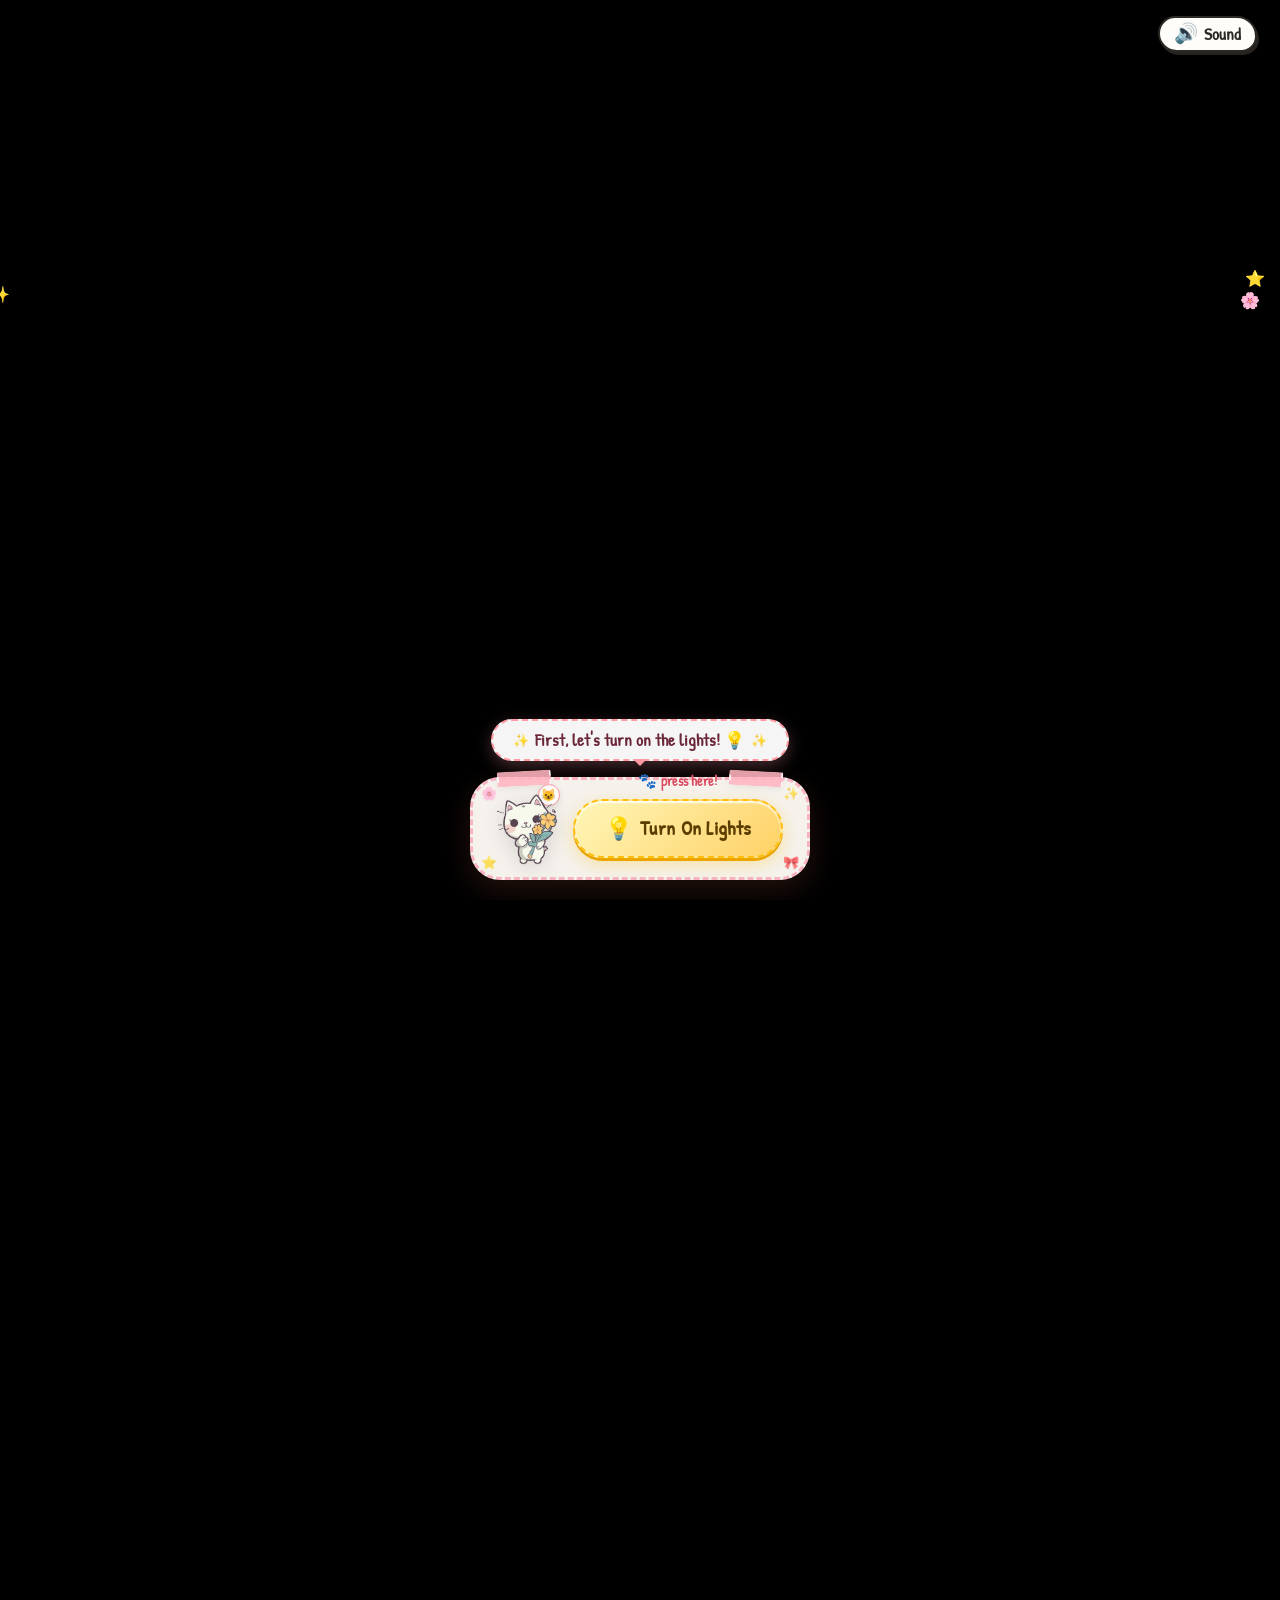
==== index.html @ aa088ed1 "Update birthday celebration: custom photos, videos, scrapbook gallery, and streaming server" ====
<!DOCTYPE html>
<!--[if lt IE 7]> <html class="ie lt-ie9 lt-ie8 lt-ie7"> <![endif]-->
<!--[if IE 7]>    <html class="ie lt-ie9 lt-ie8"> <![endif]-->
<!--[if IE 8]>    <html class="ie lt-ie9"> <![endif]-->
<!--[if gt IE 8]> <html> <![endif]-->
<!--[if !IE]><!-->
<html lang="en"><!-- <![endif]-->

<head>
	<title>Happy Birthday Malkin</title>
	<meta charset="UTF-8" />
	<meta name="description" content="Happy Birthday Malkin">
	<meta name="robots" content="index, follow" />
	<link rel="author" href="https://plus.google.com/u/1/+AyushSharma1/" />
	<meta name="keywords" content="Birthday, Happy">
	<!-- Strat of Facebook Meta -->
	<meta property="og:type" content="E-Greeting" />
	<meta property="og:image" content="favicon.ico" />
	<meta property="og:description" content="Wish you a very Happy Birthday">
	<!-- End of Facebook Meta Tags -->
	<meta name="viewport"
		content="width=device-width, initial-scale=1.0, user-scalable=0, minimum-scale=1.0, maximum-scale=1.0">
	<meta name="apple-mobile-web-app-capable" content="yes">
	<meta name="apple-mobile-web-app-status-bar-style" content="black">
	<meta http-equiv="X-UA-Compatible" content="IE=9; IE=8; IE=7; IE=EDGE" />
	<link rel="stylesheet" href="https://maxcdn.bootstrapcdn.com/bootstrap/3.3.1/css/bootstrap.min.css">
	<link rel="stylesheet" type="text/css" href="stylesheet.css?v=birthday21">
	<link rel="stylesheet" type="text/css" href="loading.css">
	<link rel="preconnect" href="https://fonts.googleapis.com">
	<link rel="preconnect" href="https://fonts.gstatic.com" crossorigin>
	<link
		href="https://fonts.googleapis.com/css2?family=Caveat:wght@500;700&family=Gaegu:wght@400;700&family=Patrick+Hand&family=Signika:wght@600;700&display=swap"
		rel="stylesheet">
	<!-- <link href='https://fonts.googleapis.com/css?family=Nunito' rel='stylesheet' type='text/css'> -->
	<link rel="stylesheet/less" href="cake.less">
	<script src="https://cdnjs.cloudflare.com/ajax/libs/less.js/2.1.0/less.min.js"></script>
</head>

<body class="lock-scroll">
	<div id="main_slider">
		<!-- SECTION 1: FRONT BIRTHDAY PAGE (Intact Design) -->
		<div id="section_front_page">
			<!-- Top Controls: Mute/Unmute Button & Revisit Forward Button -->
			<div class="top-controls front-controls">
				<button class="crayon-btn page1-forward-btn" id="btn_revisit_surprise" style="display: none;"
					title="Click me to see the surprise ✨">
					<span class="btn-icon">🐾</span>
					<span class="btn-label">Surprise ✨</span>
				</button>
				<button class="crayon-btn" id="front_mute_btn" title="Toggle Sound">
					<span class="btn-icon">🔊</span>
					<span class="btn-label">Sound</span>
				</button>
			</div>

			<!-- Floating Background Cuteness (Light hearts, stars, sparkles drifting up) -->
			<div class="front-floating-bg" id="front_floating_bg" aria-hidden="true">
				<span class="drift-item drift-heart d1">💖</span>
				<span class="drift-item drift-star d2">⭐</span>
				<span class="drift-item drift-sparkle d3">✨</span>
				<span class="drift-item drift-flower d4">🌸</span>
				<span class="drift-item drift-balloon d5">🎈</span>
				<span class="drift-item drift-heart d6">💕</span>
				<span class="drift-item drift-star d7">🌟</span>
				<span class="drift-item drift-sparkle d8">✨</span>
				<span class="drift-item drift-flower d9">🌼</span>
				<span class="drift-item drift-heart d10">💗</span>
				<span class="drift-item drift-sparkle d11">💫</span>
				<span class="drift-item drift-star d12">✨</span>
			</div>
			<!-- Sparkle / Heart Cursor Trail Container -->
			<div class="cursor-trail-layer" id="cursor_trail_layer" aria-hidden="true"></div>

			<div class="loading"></div>
			<audio class="song" id="bgMusic" loop preload="auto">
				<source src="public_make_you_mine.mp3" type="audio/mpeg">
				Your browser isn't invited for super fun audio time.
			</audio>
			<div class="balloons text-center" id="b1">
				<h2 style="color:#F2B300;">H</h2>
			</div>
			<div class="balloons text-center" id="b2">
				<h2 style="color:#0719D4;">B</h2>
			</div>
			<div class="balloons text-center" id="b3">
				<h2 style="color:#D14D39;">D</h2>
			</div>
			<div class="balloons text-center" id="b4">
				<h2 style="color:#8FAD00;">M</h2>
			</div>
			<div class="balloons text-center" id="b5">
				<h2 style="color:#8377E4;">A</h2>
			</div>
			<div class="balloons text-center" id="b6">
				<h2 style="color:#99C96A;">L</h2>
			</div>
			<div class="balloons text-center" id="b7">
				<h2 style="color:#20CFB4;">K</h2>
			</div>
			<div class="balloons text-center" id="b8">
				<h2 style="color:#E84393;">I</h2>
			</div>
			<div class="balloons text-center" id="b9">
				<h2 style="color:#E17055;">N</h2>
			</div>

			<img src="Balloon-Border.png" width="100%" class="balloon-border">


			<div class="container">

				<div class="row">
					<div class="col-md-2 col-xs-2 bulb-holder">
						<div class="bulb" id="bulb_yellow"></div>
					</div>
					<div class="col-md-2 col-xs-2 bulb-holder">
						<div class="bulb" id="bulb_red"></div>
					</div>
					<div class="col-md-2 col-xs-2 bulb-holder">
						<div class="bulb" id="bulb_blue"></div>
					</div>
					<div class="col-md-2 col-xs-2 bulb-holder">
						<div class="bulb" id="bulb_green"></div>
					</div>
					<div class="col-md-2 col-xs-2 bulb-holder">
						<div class="bulb" id="bulb_pink"></div>
					</div>
					<div class="col-md-2 col-xs-2 bulb-holder">
						<div class="bulb" id="bulb_orange"></div>
					</div>
				</div>
				<div class="row banner-row">
					<div class="col-md-12 text-center banner-col">
						<img src="banner.png" class="bannar">
					</div>
				</div>
				<div class="row cake-cover">
					<div class="col-md-12 text-center">
						<!-- Cute "Make a wish! 💫" floating bubble (shown when candles are lit) -->
						<div class="cake-wish-bubble" id="cake_wish_bubble">
							<span class="wish-stars">✨</span> Make a wish, Malkin! 💫 <span class="wish-stars">✨</span>
							<div class="wish-bubble-tail"></div>
						</div>
						<div class="cake">
							<div class="cake-sparkle cs-1">✨</div>
							<div class="cake-sparkle cs-2">🌸</div>
							<div class="cake-sparkle cs-3">⭐</div>
							<div class="velas">
								<div class="fuego"></div>
								<div class="fuego"></div>
								<div class="fuego"></div>
								<div class="fuego"></div>
								<div class="fuego"></div>
							</div>
							<div class="cobertura"></div>
							<div class="bizcocho"></div>
						</div>
					</div>
				</div>
				<!-- Cute Cat Card & Message Screen (Auto-Expands with Text Size) -->
				<div class="message-card-wrapper" id="message_card">
					<div class="dynamic-cat-card">
						<div class="card-cats-header">
							<img src="card_cats_top.png" class="cats-header-img" alt="Cute Cats Peeking">
						</div>
						<div class="card-content-box">
							<div class="card-scroll-area" id="card_scroll_area">
								<div class="card-message-text" id="card_typed_text"></div>
							</div>
							<div class="card-grass-accent"></div>
						</div>
					</div>
				</div>

				<!-- Editable Source Message Paragraphs -->
				<div id="card_message_source" style="display: none;">
					<p>Today is a very special day...</p>
					<p>Wishing you endless smiles, joy, and happiness!</p>
					<p>You're turning one year older, but you're still just as charming and delightful!</p>
					<p>Keep spreading the love and laughter you bring to everyone around you.</p>
					<p>May your day be filled with love, joy, and everything that makes you happy.</p>
					<p>I'm so lucky to have you in my life!</p>
					<p>May your day be filled with love, joy, and everything that makes you happy.</p>
					<p>A very Happy Birthday Malkin! 🎉</p>
				</div>
				<!-- Cute Control Center (Golden Rule: All 8 button IDs, order & actions preserved) -->
				<div class="navbar navbar-fixed-bottom front-controls-navbar" id="front_controls_wrapper">
					<div class="front-control-container">
						<!-- Cute Speech Bubble Hint Above Control Panel -->
						<div class="cat-guide-bubble" id="cat_guide_bubble">
							<span class="bubble-sparkle">✨</span>
							<span class="bubble-text" id="guide_bubble_text">First, let's turn on the lights! 💡</span>
							<span class="bubble-sparkle">✨</span>
							<div class="bubble-tail"></div>
						</div>

						<!-- Cute Control Panel Card with Washi Tapes and Corner Stickers -->
						<div class="front-control-card">
							<!-- Cute Scrapbook Washi Tapes -->
							<div class="control-washi-tape washi-left"></div>
							<div class="control-washi-tape washi-right"></div>

							<!-- Corner Doodles -->
							<span class="card-corner corner-tl">🌸</span>
							<span class="card-corner corner-tr">✨</span>
							<span class="card-corner corner-bl">⭐</span>
							<span class="card-corner corner-br">🎀</span>

							<!-- Cat Mascot Beside Buttons -->
							<div class="panel-cat-mascot mascot-idle" id="panel_cat_mascot" title="Malkin's Party Cat!">
								<div class="mascot-mood-badge" id="mascot_mood_badge">😺</div>
								<img src="cat_transparent.png" class="mascot-cat-img" alt="Cute Birthday Cat Mascot">
							</div>

							<!-- Interactive Button Shelf with Bouncing Paw Pointer -->
							<div class="button-shelf-inner">
								<div class="active-paw-indicator" id="active_paw_indicator">
									<span class="paw-icon">🐾</span>
									<span class="paw-label">press here!</span>
								</div>

								<button class="btn btn-primary cute-candy-btn btn-turn-on" id="turn_on">
									<span class="candy-emoji">💡</span>
									<span class="candy-text">Turn On Lights</span>
								</button>
								<button class="btn btn-primary cute-candy-btn btn-play" id="play">
									<span class="candy-emoji">🎵</span>
									<span class="candy-text">Play Music</span>
								</button>
								<button class="btn btn-primary cute-candy-btn btn-banner" id="bannar_coming">
									<span class="candy-emoji">🎀</span>
									<span class="candy-text">Let's Decorate</span>
								</button>
								<button class="btn btn-primary cute-candy-btn btn-balloons" id="balloons_flying">
									<span class="candy-emoji">🎈</span>
									<span class="candy-text">Fly With Balloons</span>
								</button>
								<button class="btn btn-primary cute-candy-btn btn-cake" id="cake_fadein">
									<span class="candy-emoji">🎂</span>
									<span class="candy-text">Most Delicious Cake Ever</span>
								</button>
								<button class="btn btn-primary cute-candy-btn btn-candle" id="light_candle">
									<span class="candy-emoji">🕯️</span>
									<span class="candy-text">Light Candle</span>
								</button>
								<button class="btn btn-primary cute-candy-btn btn-wish" id="wish_message">
									<span class="candy-emoji">🎉</span>
									<span class="candy-text">Happy Birthday</span>
								</button>
								<button class="btn btn-primary cute-candy-btn btn-story" id="story">
									<span class="candy-emoji">💌</span>
									<span class="candy-text">A message for you</span>
								</button>
							</div>
						</div>
					</div>
				</div>


			</div>

			<div class="cat-decoration cat-left" id="cat_deco_left">
				<img src="cat.png" alt="Cute Birthday Cat" class="cute-cat">
			</div>
			<div class="cat-decoration cat-right" id="cat_deco_right">
				<img src="cat.png" alt="Cute Birthday Cat" class="cute-cat">
			</div>
		</div> <!-- End #section_front_page -->

		<!-- SECTION 2: CRAYON INTRO / SECOND PAGE -->
		<div id="section_second_page">
			<iframe id="intro_iframe" src="intro/index.html" frameborder="0"></iframe>

			<!-- Cute Surprise Gate Popup (Appears after slide down) -->
			<div id="surprise_popup_overlay" class="surprise-popup-overlay">
				<div class="surprise-popup-card">
					<div class="popup-cats-header">
						<img src="card_cats_top.png" class="popup-cats-img" alt="Cute Cats Peeking">
					</div>
					<!-- Floating Sparkles & Hearts around the box -->
					<span class="popup-decor-floating decor-star-1">✨</span>
					<span class="popup-decor-floating decor-heart-1">💖</span>
					<span class="popup-decor-floating decor-star-2">⭐</span>
					<span class="popup-decor-floating decor-heart-2">💕</span>

					<div class="popup-inner">
						<h3 class="popup-heading">Surprise... it's still not over! 🎁</h3>
						<p class="popup-message-body">Malkin, I made something special just for you.</p>
						<p class="popup-message-sub">Click me to see it 💖</p>
						<button id="btn_start_surprise" class="popup-action-btn" title="Open Surprise">
							<span class="btn-cat-paw">🐾</span> Click me ✨
						</button>
					</div>
				</div>
			</div>
		</div>
	</div> <!-- End #main_slider -->
</body>
<script src="https://ajax.googleapis.com/ajax/libs/jquery/1.11.2/jquery.min.js"></script>
<script src="https://maxcdn.bootstrapcdn.com/bootstrap/3.3.1/js/bootstrap.min.js"></script>
<script src="confetti.browser.min.js"></script>
<script src="tsparticles.ribbons.bundle.min.js"></script>
<script src="effect.js?v=birthday18"></script>
<script src="scroll-to-top.js"></script>
<script>
	(function (i, s, o, g, r, a, m) {
		i['GoogleAnalyticsObject'] = r; i[r] = i[r] || function () {
			(i[r].q = i[r].q || []).push(arguments)
		}, i[r].l = 1 * new Date(); a = s.createElement(o),
			m = s.getElementsByTagName(o)[0]; a.async = 1; a.src = g; m.parentNode.insertBefore(a, m)
	})(window, document, 'script', '//www.google-analytics.com/analytics.js', 'ga');

	ga('create', 'UA-58229732-1', 'auto');
	ga('send', 'pageview');

</script>

</html>
---- stylesheet.css ----
html, body {
	width: 100%;
	height: 100%;
	min-height: 100vh;
	margin: 0;
	padding: 0;
	overflow: hidden !important;
	position: fixed;
	inset: 0;
}
body {
	/*background-color: #FFDAB9;	*/
	background-color: #000;
	-webkit-transition:background-color ease-in-out 3s;
	-moz-transition:background-color ease-in-out 3s;
	-o-transition:background-color ease-in-out 3s;
	-ms-transition:background-color ease-in-out 3s;
	transition:background-color ease-in-out 3s;
}
.container {
	display: none;
	width: 100% !important;
	max-width: 100% !important;
	height: 100%;
	min-height: 100vh;
	padding: 0 15px;
	margin: 0 auto;
	position: relative;
	box-sizing: border-box;
	overflow: hidden !important;
}
.peach {
	background-color: #FFDAB9;
	-webkit-animation: room_lighting 3s cubic-bezier(0.25, 0.1, 0.25, 1) forwards;
	animation: room_lighting 3s cubic-bezier(0.25, 0.1, 0.25, 1) forwards;
}

@-webkit-keyframes room_lighting {
	0% { background-color: #000000; }
	20% { background-color: #120908; }
	45% { background-color: #3d2119; }
	70% { background-color: #8c523f; }
	90% { background-color: #dca38f; }
	100% { background-color: #FFDAB9; }
}
@keyframes room_lighting {
	0% { background-color: #000000; }
	20% { background-color: #120908; }
	45% { background-color: #3d2119; }
	70% { background-color: #8c523f; }
	90% { background-color: #dca38f; }
	100% { background-color: #FFDAB9; }
}

.peach-after {
	-webkit-animation:peach_alive linear 8s infinite;
	-moz-animation:peach_alive linear 8s infinite;
	-o-animation:peach_alive linear 8s infinite;
	-ms-animation:peach_alive linear 8s infinite;
	animation:peach_alive linear 8s infinite;
}

@-webkit-keyframes peach_alive {
	0%{
		background-color: #FFDAB9;
	}
	25%{
		background-color: #FFE4B5;
	}
	50%{
		background-color: #FFDAB9;
	}
	75%{
		background-color: #FFEFD5;
	}
	100%{
		background-color: #FFDAB9;
	}
}
@-moz-keyframes peach_alive {
	0%{
		background-color: #FFDAB9;
	}
	25%{
		background-color: #FFE4B5;
	}
	50%{
		background-color: #FFDAB9;
	}
	75%{
		background-color: #FFEFD5;
	}
	100%{
		background-color: #FFDAB9;
	}
}

@-o-keyframes peach_alive {
	0%{
		background-color: #FFDAB9;
	}
	25%{
		background-color: #FFE4B5;
	}
	50%{
		background-color: #FFDAB9;
	}
	75%{
		background-color: #FFEFD5;
	}
	100%{
		background-color: #FFDAB9;
	}
}

@-ms-keyframes peach_alive {
	0%{
		background-color: #FFDAB9;
	}
	25%{
		background-color: #FFE4B5;
	}
	50%{
		background-color: #FFDAB9;
	}
	75%{
		background-color: #FFEFD5;
	}
	100%{
		background-color: #FFDAB9;
	}
}

@keyframes peach_alive {
	0%{
		background-color: #FFDAB9;
	}
	25%{
		background-color: #FFE4B5;
	}
	50%{
		background-color: #FFDAB9;
	}
	75%{
		background-color: #FFEFD5;
	}
	100%{
		background-color: #FFDAB9;
	}
}


.bulb {
	width: clamp(38px, 5vw, 55px);
	height: clamp(38px, 5vw, 55px);
	margin: auto;
	background-repeat: no-repeat no-repeat;
	background-position:center 0px;
	background-size: contain;
}

.bulb-holder {
	height: 70px;
	display: flex;
	justify-content: center;
	align-items: center;
}


.bulb-glow-yellow {
	background-image: url('bulb_yellow.png');
	-webkit-animation: bulb_glow_yellow 3s cubic-bezier(0.25, 0.1, 0.25, 1) forwards;
	animation: bulb_glow_yellow 3s cubic-bezier(0.25, 0.1, 0.25, 1) forwards;
	filter: drop-shadow(0 0 18px rgba(255, 225, 50, 0.9)) drop-shadow(0 0 35px rgba(255, 190, 0, 0.6));
}
@-webkit-keyframes bulb_glow_yellow {
	0% { opacity: 0.1; filter: brightness(0.3) drop-shadow(0 0 0px transparent); }
	25% { opacity: 0.4; filter: brightness(0.65) drop-shadow(0 0 5px rgba(255, 225, 50, 0.3)); }
	55% { opacity: 0.75; filter: brightness(1.05) drop-shadow(0 0 14px rgba(255, 225, 50, 0.65)) drop-shadow(0 0 24px rgba(255, 190, 0, 0.4)); }
	85% { opacity: 0.95; filter: brightness(1.3) drop-shadow(0 0 22px rgba(255, 225, 50, 0.9)) drop-shadow(0 0 40px rgba(255, 190, 0, 0.65)); }
	100% { opacity: 1; filter: brightness(1.4) drop-shadow(0 0 25px rgba(255, 235, 80, 1)) drop-shadow(0 0 48px rgba(255, 200, 0, 0.8)); }
}
@keyframes bulb_glow_yellow {
	0% { opacity: 0.1; filter: brightness(0.3) drop-shadow(0 0 0px transparent); }
	25% { opacity: 0.4; filter: brightness(0.65) drop-shadow(0 0 5px rgba(255, 225, 50, 0.3)); }
	55% { opacity: 0.75; filter: brightness(1.05) drop-shadow(0 0 14px rgba(255, 225, 50, 0.65)) drop-shadow(0 0 24px rgba(255, 190, 0, 0.4)); }
	85% { opacity: 0.95; filter: brightness(1.3) drop-shadow(0 0 22px rgba(255, 225, 50, 0.9)) drop-shadow(0 0 40px rgba(255, 190, 0, 0.65)); }
	100% { opacity: 1; filter: brightness(1.4) drop-shadow(0 0 25px rgba(255, 235, 80, 1)) drop-shadow(0 0 48px rgba(255, 200, 0, 0.8)); }
}

.bulb-glow-red {
	background-image: url('bulb_red.png');
	-webkit-animation: bulb_glow_red 3s cubic-bezier(0.25, 0.1, 0.25, 1) forwards;
	animation: bulb_glow_red 3s cubic-bezier(0.25, 0.1, 0.25, 1) forwards;
	filter: drop-shadow(0 0 18px rgba(255, 55, 55, 0.9)) drop-shadow(0 0 35px rgba(230, 20, 20, 0.6));
}
@-webkit-keyframes bulb_glow_red {
	0% { opacity: 0.1; filter: brightness(0.3) drop-shadow(0 0 0px transparent); }
	25% { opacity: 0.4; filter: brightness(0.65) drop-shadow(0 0 5px rgba(255, 55, 55, 0.3)); }
	55% { opacity: 0.75; filter: brightness(1.05) drop-shadow(0 0 14px rgba(255, 55, 55, 0.65)) drop-shadow(0 0 24px rgba(230, 20, 20, 0.4)); }
	85% { opacity: 0.95; filter: brightness(1.3) drop-shadow(0 0 22px rgba(255, 55, 55, 0.9)) drop-shadow(0 0 40px rgba(230, 20, 20, 0.65)); }
	100% { opacity: 1; filter: brightness(1.4) drop-shadow(0 0 25px rgba(255, 80, 80, 1)) drop-shadow(0 0 48px rgba(230, 20, 20, 0.8)); }
}
@keyframes bulb_glow_red {
	0% { opacity: 0.1; filter: brightness(0.3) drop-shadow(0 0 0px transparent); }
	25% { opacity: 0.4; filter: brightness(0.65) drop-shadow(0 0 5px rgba(255, 55, 55, 0.3)); }
	55% { opacity: 0.75; filter: brightness(1.05) drop-shadow(0 0 14px rgba(255, 55, 55, 0.65)) drop-shadow(0 0 24px rgba(230, 20, 20, 0.4)); }
	85% { opacity: 0.95; filter: brightness(1.3) drop-shadow(0 0 22px rgba(255, 55, 55, 0.9)) drop-shadow(0 0 40px rgba(230, 20, 20, 0.65)); }
	100% { opacity: 1; filter: brightness(1.4) drop-shadow(0 0 25px rgba(255, 80, 80, 1)) drop-shadow(0 0 48px rgba(230, 20, 20, 0.8)); }
}

.bulb-glow-blue {
	background-image: url('bulb_blue.png');
	-webkit-animation: bulb_glow_blue 3s cubic-bezier(0.25, 0.1, 0.25, 1) forwards;
	animation: bulb_glow_blue 3s cubic-bezier(0.25, 0.1, 0.25, 1) forwards;
	filter: drop-shadow(0 0 18px rgba(60, 160, 255, 0.9)) drop-shadow(0 0 35px rgba(10, 110, 240, 0.6));
}
@-webkit-keyframes bulb_glow_blue {
	0% { opacity: 0.1; filter: brightness(0.3) drop-shadow(0 0 0px transparent); }
	25% { opacity: 0.4; filter: brightness(0.65) drop-shadow(0 0 5px rgba(60, 160, 255, 0.3)); }
	55% { opacity: 0.75; filter: brightness(1.05) drop-shadow(0 0 14px rgba(60, 160, 255, 0.65)) drop-shadow(0 0 24px rgba(10, 110, 240, 0.4)); }
	85% { opacity: 0.95; filter: brightness(1.3) drop-shadow(0 0 22px rgba(60, 160, 255, 0.9)) drop-shadow(0 0 40px rgba(10, 110, 240, 0.65)); }
	100% { opacity: 1; filter: brightness(1.4) drop-shadow(0 0 25px rgba(90, 180, 255, 1)) drop-shadow(0 0 48px rgba(10, 110, 240, 0.8)); }
}
@keyframes bulb_glow_blue {
	0% { opacity: 0.1; filter: brightness(0.3) drop-shadow(0 0 0px transparent); }
	25% { opacity: 0.4; filter: brightness(0.65) drop-shadow(0 0 5px rgba(60, 160, 255, 0.3)); }
	55% { opacity: 0.75; filter: brightness(1.05) drop-shadow(0 0 14px rgba(60, 160, 255, 0.65)) drop-shadow(0 0 24px rgba(10, 110, 240, 0.4)); }
	85% { opacity: 0.95; filter: brightness(1.3) drop-shadow(0 0 22px rgba(60, 160, 255, 0.9)) drop-shadow(0 0 40px rgba(10, 110, 240, 0.65)); }
	100% { opacity: 1; filter: brightness(1.4) drop-shadow(0 0 25px rgba(90, 180, 255, 1)) drop-shadow(0 0 48px rgba(10, 110, 240, 0.8)); }
}

.bulb-glow-green {
	background-image: url('bulb_green.png');
	-webkit-animation: bulb_glow_green 3s cubic-bezier(0.25, 0.1, 0.25, 1) forwards;
	animation: bulb_glow_green 3s cubic-bezier(0.25, 0.1, 0.25, 1) forwards;
	filter: drop-shadow(0 0 18px rgba(80, 240, 110, 0.9)) drop-shadow(0 0 35px rgba(30, 190, 60, 0.6));
}
@-webkit-keyframes bulb_glow_green {
	0% { opacity: 0.1; filter: brightness(0.3) drop-shadow(0 0 0px transparent); }
	25% { opacity: 0.4; filter: brightness(0.65) drop-shadow(0 0 5px rgba(80, 240, 110, 0.3)); }
	55% { opacity: 0.75; filter: brightness(1.05) drop-shadow(0 0 14px rgba(80, 240, 110, 0.65)) drop-shadow(0 0 24px rgba(30, 190, 60, 0.4)); }
	85% { opacity: 0.95; filter: brightness(1.3) drop-shadow(0 0 22px rgba(80, 240, 110, 0.9)) drop-shadow(0 0 40px rgba(30, 190, 60, 0.65)); }
	100% { opacity: 1; filter: brightness(1.4) drop-shadow(0 0 25px rgba(110, 255, 140, 1)) drop-shadow(0 0 48px rgba(30, 190, 60, 0.8)); }
}
@keyframes bulb_glow_green {
	0% { opacity: 0.1; filter: brightness(0.3) drop-shadow(0 0 0px transparent); }
	25% { opacity: 0.4; filter: brightness(0.65) drop-shadow(0 0 5px rgba(80, 240, 110, 0.3)); }
	55% { opacity: 0.75; filter: brightness(1.05) drop-shadow(0 0 14px rgba(80, 240, 110, 0.65)) drop-shadow(0 0 24px rgba(30, 190, 60, 0.4)); }
	85% { opacity: 0.95; filter: brightness(1.3) drop-shadow(0 0 22px rgba(80, 240, 110, 0.9)) drop-shadow(0 0 40px rgba(30, 190, 60, 0.65)); }
	100% { opacity: 1; filter: brightness(1.4) drop-shadow(0 0 25px rgba(110, 255, 140, 1)) drop-shadow(0 0 48px rgba(30, 190, 60, 0.8)); }
}

.bulb-glow-pink {
	background-image: url('bulb_pink.png');
	-webkit-animation: bulb_glow_pink 3s cubic-bezier(0.25, 0.1, 0.25, 1) forwards;
	animation: bulb_glow_pink 3s cubic-bezier(0.25, 0.1, 0.25, 1) forwards;
	filter: drop-shadow(0 0 18px rgba(255, 105, 180, 0.9)) drop-shadow(0 0 35px rgba(230, 40, 140, 0.6));
}
@-webkit-keyframes bulb_glow_pink {
	0% { opacity: 0.1; filter: brightness(0.3) drop-shadow(0 0 0px transparent); }
	25% { opacity: 0.4; filter: brightness(0.65) drop-shadow(0 0 5px rgba(255, 105, 180, 0.3)); }
	55% { opacity: 0.75; filter: brightness(1.05) drop-shadow(0 0 14px rgba(255, 105, 180, 0.65)) drop-shadow(0 0 24px rgba(230, 40, 140, 0.4)); }
	85% { opacity: 0.95; filter: brightness(1.3) drop-shadow(0 0 22px rgba(255, 105, 180, 0.9)) drop-shadow(0 0 40px rgba(230, 40, 140, 0.65)); }
	100% { opacity: 1; filter: brightness(1.4) drop-shadow(0 0 25px rgba(255, 140, 200, 1)) drop-shadow(0 0 48px rgba(230, 40, 140, 0.8)); }
}
@keyframes bulb_glow_pink {
	0% { opacity: 0.1; filter: brightness(0.3) drop-shadow(0 0 0px transparent); }
	25% { opacity: 0.4; filter: brightness(0.65) drop-shadow(0 0 5px rgba(255, 105, 180, 0.3)); }
	55% { opacity: 0.75; filter: brightness(1.05) drop-shadow(0 0 14px rgba(255, 105, 180, 0.65)) drop-shadow(0 0 24px rgba(230, 40, 140, 0.4)); }
	85% { opacity: 0.95; filter: brightness(1.3) drop-shadow(0 0 22px rgba(255, 105, 180, 0.9)) drop-shadow(0 0 40px rgba(230, 40, 140, 0.65)); }
	100% { opacity: 1; filter: brightness(1.4) drop-shadow(0 0 25px rgba(255, 140, 200, 1)) drop-shadow(0 0 48px rgba(230, 40, 140, 0.8)); }
}

.bulb-glow-orange {
	background-image: url('bulb_orange.png');
	-webkit-animation: bulb_glow_orange 3s cubic-bezier(0.25, 0.1, 0.25, 1) forwards;
	animation: bulb_glow_orange 3s cubic-bezier(0.25, 0.1, 0.25, 1) forwards;
	filter: drop-shadow(0 0 18px rgba(255, 140, 40, 0.9)) drop-shadow(0 0 35px rgba(240, 90, 0, 0.6));
}
@-webkit-keyframes bulb_glow_orange {
	0% { opacity: 0.1; filter: brightness(0.3) drop-shadow(0 0 0px transparent); }
	25% { opacity: 0.4; filter: brightness(0.65) drop-shadow(0 0 5px rgba(255, 140, 40, 0.3)); }
	55% { opacity: 0.75; filter: brightness(1.05) drop-shadow(0 0 14px rgba(255, 140, 40, 0.65)) drop-shadow(0 0 24px rgba(240, 90, 0, 0.4)); }
	85% { opacity: 0.95; filter: brightness(1.3) drop-shadow(0 0 22px rgba(255, 140, 40, 0.9)) drop-shadow(0 0 40px rgba(240, 90, 0, 0.65)); }
	100% { opacity: 1; filter: brightness(1.4) drop-shadow(0 0 25px rgba(255, 170, 70, 1)) drop-shadow(0 0 48px rgba(240, 90, 0, 0.8)); }
}
@keyframes bulb_glow_orange {
	0% { opacity: 0.1; filter: brightness(0.3) drop-shadow(0 0 0px transparent); }
	25% { opacity: 0.4; filter: brightness(0.65) drop-shadow(0 0 5px rgba(255, 140, 40, 0.3)); }
	55% { opacity: 0.75; filter: brightness(1.05) drop-shadow(0 0 14px rgba(255, 140, 40, 0.65)) drop-shadow(0 0 24px rgba(240, 90, 0, 0.4)); }
	85% { opacity: 0.95; filter: brightness(1.3) drop-shadow(0 0 22px rgba(255, 140, 40, 0.9)) drop-shadow(0 0 40px rgba(240, 90, 0, 0.65)); }
	100% { opacity: 1; filter: brightness(1.4) drop-shadow(0 0 25px rgba(255, 170, 70, 1)) drop-shadow(0 0 48px rgba(240, 90, 0, 0.8)); }
}

.bulb-glow-yellow-after {
	background-image: url('bulb_yellow.png');
	-webkit-animation: bulb_glow_yellow_after linear 1s infinite;
	-moz-animation: bulb_glow_yellow_after linear 1s infinite;
	-o-animation: bulb_glow_yellow_after linear 1s infinite;
	-ms-animation: bulb_glow_yellow_after linear 1s infinite;
	animation: bulb_glow_yellow_after linear 1s infinite;
}

@-webkit-keyframes bulb_glow_yellow_after {
	0%{
		background-image: url('bulb.png');
	}
	50%{
		background-image: url('bulb_yellow.png');
	}
	100%{
		background-image: url('bulb.png');
	}
}
@-moz-keyframes bulb_glow_yellow_after {
	0%{
		background-image: url('bulb.png');
	}
	50%{
		background-image: url('bulb_yellow.png');
	}
	100%{
		background-image: url('bulb.png');
	}
}
@-o-keyframes bulb_glow_yellow_after {
	0%{
		background-image: url('bulb.png');
	}
	50%{
		background-image: url('bulb_yellow.png');
	}
	100%{
		background-image: url('bulb.png');
	}
}
@-ms-keyframes bulb_glow_yellow_after {
	0%{
		background-image: url('bulb.png');
	}
	50%{
		background-image: url('bulb_yellow.png');
	}
	100%{
		background-image: url('bulb.png');
	}
}
@keyframes bulb_glow_yellow_after {
	0%{
		background-image: url('bulb.png');
	}
	50%{
		background-image: url('bulb_yellow.png');
	}
	100%{
		background-image: url('bulb.png');
	}
}

.bulb-glow-red-after {
	background-image: url('bulb_red.png');
	-webkit-animation: bulb_glow_red_after linear 1.2s infinite;
	-moz-animation: bulb_glow_red_after linear 1.2s infinite;
	-o-animation: bulb_glow_red_after linear 1.2s infinite;
	-ms-animation: bulb_glow_red_after linear 1.2s infinite;
	animation: bulb_glow_red_after linear 1.2s infinite;
}

@-webkit-keyframes bulb_glow_red_after {
	0%{
		background-image: url('bulb.png');
	}
	50%{
		background-image: url('bulb_red.png');
	}
	100%{
		background-image: url('bulb.png');
	}
}
@-moz-keyframes bulb_glow_red_after {
	0%{
		background-image: url('bulb.png');
	}
	50%{
		background-image: url('bulb_red.png');
	}
	100%{
		background-image: url('bulb.png');
	}
}
@-o-keyframes bulb_glow_red_after {
	0%{
		background-image: url('bulb.png');
	}
	50%{
		background-image: url('bulb_red.png');
	}
	100%{
		background-image: url('bulb.png');
	}
}
@-ms-keyframes bulb_glow_red_after {
	0%{
		background-image: url('bulb.png');
	}
	50%{
		background-image: url('bulb_red.png');
	}
	100%{
		background-image: url('bulb.png');
	}
}
@keyframes bulb_glow_red_after {
	0%{
		background-image: url('bulb.png');
	}
	50%{
		background-image: url('bulb_red.png');
	}
	100%{
		background-image: url('bulb.png');
	}
}

.bulb-glow-blue-after {
	background-image: url('bulb_blue.png');
	-webkit-animation: bulb_glow_blue_after linear 1.4s infinite;
	-moz-animation: bulb_glow_blue_after linear 1.4s infinite;
	-o-animation: bulb_glow_blue_after linear 1.4s infinite;
	-ms-animation: bulb_glow_blue_after linear 1.4s infinite;
	animation: bulb_glow_blue_after linear 1.4s infinite;
}

@-webkit-keyframes bulb_glow_blue_after {
	0%{
		background-image: url('bulb.png');
	}
	50%{
		background-image: url('bulb_blue.png');
	}
	100%{
		background-image: url('bulb.png');
	}
}
@-moz-keyframes bulb_glow_blue_after {
	0%{
		background-image: url('bulb.png');
	}
	50%{
		background-image: url('bulb_blue.png');
	}
	100%{
		background-image: url('bulb.png');
	}
}
@-o-keyframes bulb_glow_blue_after {
	0%{
		background-image: url('bulb.png');
	}
	50%{
		background-image: url('bulb_blue.png');
	}
	100%{
		background-image: url('bulb.png');
	}
}
@-ms-keyframes bulb_glow_blue_after {
	0%{
		background-image: url('bulb.png');
	}
	50%{
		background-image: url('bulb_blue.png');
	}
	100%{
		background-image: url('bulb.png');
	}
}
@keyframes bulb_glow_blue_after {
	0%{
		background-image: url('bulb.png');
	}
	50%{
		background-image: url('bulb_blue.png');
	}
	100%{
		background-image: url('bulb.png');
	}
}
.bulb-glow-green-after {
	background-image: url('bulb_green.png');
	-webkit-animation: bulb_glow_green_after linear 1.8s infinite;
	-moz-animation: bulb_glow_green_after linear 1.8s infinite;
	-o-animation: bulb_glow_green_after linear 1.8s infinite;
	-ms-animation: bulb_glow_green_after linear 1.8s infinite;
	animation: bulb_glow_green_after linear 1.8s infinite;
}

@-webkit-keyframes bulb_glow_green_after {
	0%{
		background-image: url('bulb.png');
	}
	50%{
		background-image: url('bulb_green.png');
	}
	100%{
		background-image: url('bulb.png');
	}
}

@-moz-keyframes bulb_glow_green_after {
	0%{
		background-image: url('bulb.png');
	}
	50%{
		background-image: url('bulb_green.png');
	}
	100%{
		background-image: url('bulb.png');
	}
}
@-o-keyframes bulb_glow_green_after {
	0%{
		background-image: url('bulb.png');
	}
	50%{
		background-image: url('bulb_green.png');
	}
	100%{
		background-image: url('bulb.png');
	}
}
@-ms-keyframes bulb_glow_green_after {
	0%{
		background-image: url('bulb.png');
	}
	50%{
		background-image: url('bulb_green.png');
	}
	100%{
		background-image: url('bulb.png');
	}
}
@keyframes bulb_glow_green_after {
	0%{
		background-image: url('bulb.png');
	}
	50%{
		background-image: url('bulb_green.png');
	}
	100%{
		background-image: url('bulb.png');
	}
}
.bulb-glow-pink-after {
	background-image: url('bulb_pink.png');
	-webkit-animation: bulb_glow_pink_after linear 2s infinite;
	-moz-animation: bulb_glow_pink_after linear 2s infinite;
	-o-animation: bulb_glow_pink_after linear 2s infinite;
	-ms-animation: bulb_glow_pink_after linear 2s infinite;
	animation: bulb_glow_pink_after linear 2s infinite;
}

@-webkit-keyframes bulb_glow_pink_after {
	0%{
		background-image: url('bulb.png');
	}
	50%{
		background-image: url('bulb_pink.png');
	}
	100%{
		background-image: url('bulb.png');
	}
}
@-moz-keyframes bulb_glow_pink_after {
	0%{
		background-image: url('bulb.png');
	}
	50%{
		background-image: url('bulb_pink.png');
	}
	100%{
		background-image: url('bulb.png');
	}
}
@-o-keyframes bulb_glow_pink_after {
	0%{
		background-image: url('bulb.png');
	}
	50%{
		background-image: url('bulb_pink.png');
	}
	100%{
		background-image: url('bulb.png');
	}
}
@-ms-keyframes bulb_glow_pink_after {
	0%{
		background-image: url('bulb.png');
	}
	50%{
		background-image: url('bulb_pink.png');
	}
	100%{
		background-image: url('bulb.png');
	}
}
@keyframes bulb_glow_pink_after {
	0%{
		background-image: url('bulb.png');
	}
	50%{
		background-image: url('bulb_pink.png');
	}
	100%{
		background-image: url('bulb.png');
	}
}
.bulb-glow-orange-after {
	background-image: url('bulb_orange.png');
	-webkit-animation: bulb_glow_orange_after linear 2.2s infinite;
	-moz-animation: bulb_glow_orange_after linear 2.2s infinite;
	-o-animation: bulb_glow_orange_after linear 2.2s infinite;
	-ms-animation: bulb_glow_orange_after linear 2.2s infinite;
	animation: bulb_glow_orange_after linear 2.2s infinite;
}

@-webkit-keyframes bulb_glow_orange_after {
	0%{
		background-image: url('bulb.png');
	}
	50%{
		background-image: url('bulb_orange.png');
	}
	100%{
		background-image: url('bulb.png');
	}
}
@-moz-keyframes bulb_glow_orange_after {
	0%{
		background-image: url('bulb.png');
	}
	50%{
		background-image: url('bulb_orange.png');
	}
	100%{
		background-image: url('bulb.png');
	}
}
@-o-keyframes bulb_glow_orange_after {
	0%{
		background-image: url('bulb.png');
	}
	50%{
		background-image: url('bulb_orange.png');
	}
	100%{
		background-image: url('bulb.png');
	}
}
@-ms-keyframes bulb_glow_orange_after {
	0%{
		background-image: url('bulb.png');
	}
	50%{
		background-image: url('bulb_orange.png');
	}
	100%{
		background-image: url('bulb.png');
	}
}
@keyframes bulb_glow_orange_after {
	0%{
		background-image: url('bulb.png');
	}
	50%{
		background-image: url('bulb_orange.png');
	}
	100%{
		background-image: url('bulb.png');
	}
}
audio {
	display: none;
}


.banner-row {
	margin-top: 0px;
	overflow: hidden;
	pointer-events: none;
	width: 100%;
}
.banner-col {
	padding: 0;
}
.bannar {
	max-width: clamp(150px, 16vw, 215px);
	width: 52%;
	height: auto;
	display: block;
	margin: 0 auto;
	-webkit-transform:translate(0px,-600px);
	transform:translate(0px,-600px);
}
.bannar-come {
	-webkit-animation: bannar_come linear 5s forwards, banner_gentle_bob 3.8s ease-in-out 5s infinite alternate;
	animation: bannar_come linear 5s forwards, banner_gentle_bob 3.8s ease-in-out 5s infinite alternate;
	-webkit-transform:translate(0px,0px);
	transform:translate(0px,0px);
}
@keyframes banner_gentle_bob {
	0% {
		transform: translateY(0px) rotate(0deg);
	}
	50% {
		transform: translateY(-7px) rotate(0.6deg);
	}
	100% {
		transform: translateY(0px) rotate(-0.5deg);
	}
}
@-webkit-keyframes bannar_come {
	0%{
		-webkit-transform:translate(0px,-600px);
		opacity: 0;
	}
	20%{
		opacity: 1;
	}
	40%{
		-webkit-transform:translate(0px,25px) rotate(2deg);
	}
	70% {
		-webkit-transform:translate(0px,8px) rotate(-1.5deg);
	}
	100% {
		-webkit-transform:translate(0px,0px) rotate(0deg);
		opacity: 1;
	}
}
@keyframes bannar_come {
	0%{
		transform:translate(0px,-600px);
		opacity: 0;
	}
	20%{
		opacity: 1;
	}
	40%{
		transform:translate(0px,25px) rotate(2deg);
	}
	70% {
		transform:translate(0px,8px) rotate(-1.5deg);
	}
	100% {
		transform:translate(0px,0px) rotate(0deg);
		opacity: 1;
	}
}

.balloons {
	position: fixed;
	bottom: -200px;
	opacity: 0.6;
	z-index: 99;
	width: clamp(48px, 5.2vw, 68px);
	height: clamp(84px, 9.2vw, 118px);
	background-repeat: no-repeat no-repeat;
	background-size: contain;
	background-position: center;
	transition: transform 0.2s ease;
}
.balloons h2 {
	text-transform: uppercase;
	font-family: 'Signika', sans-serif;
	font-size: clamp(20px, 2.3vw, 28px);
	color: #BF4136;
	text-shadow: 3px 3px 5px #FFF, 0 0 8px rgba(255,255,255,0.85);
	display: none;
	margin-top: clamp(10px, 1.3vw, 17px);
	font-weight: 700;
}
#b1,#b11 {
	background-image: url('b1.png');
}
#b2,#b22 {
	background-image: url('b2.png');
}
#b3,#b33 {
	background-image: url('b3.png');
}
#b4,#b44{
	background-image: url('b4.png');
}
#b5,#b55{
	background-image: url('b5.png');
}
#b6,#b66{
	background-image: url('b6.png');
}
#b7,#b77{
	background-image: url('b7.png');
}
#b8,#b88{
	background-image: url('b3.png');
}
#b9,#b99{
	background-image: url('b5.png');
}

/* Cat decorations (Floating Responsive Visual Elements) */
.cat-decoration {
	position: fixed;
	bottom: clamp(15px, 2.5vh, 38px);
	z-index: 98;
	pointer-events: none;
	opacity: 0;
	transition: opacity 2s ease;
}
body.peach .cat-decoration,
body.peach-after .cat-decoration,
body.is-complete .cat-decoration {
	opacity: 1;
}
.cat-left {
	left: clamp(8px, 1.8vw, 28px);
}
.cat-right {
	right: clamp(8px, 1.8vw, 28px);
}
.cute-cat {
	width: clamp(65px, 8vw, 115px);
	height: auto;
	display: block;
	filter: drop-shadow(0 8px 18px rgba(0, 0, 0, 0.2));
}
.cat-left .cute-cat {
	animation: cat_float_left 3.5s ease-in-out infinite;
}
.cat-right .cute-cat {
	transform: scaleX(-1);
	animation: cat_float_right 3.5s ease-in-out infinite;
}
@keyframes cat_float_left {
	0%, 100% {
		transform: translateY(0px) rotate(0deg);
	}
	50% {
		transform: translateY(-9px) rotate(2deg);
	}
}
@keyframes cat_float_right {
	0%, 100% {
		transform: scaleX(-1) translateY(0px) rotate(0deg);
	}
	50% {
		transform: scaleX(-1) translateY(-9px) rotate(-2deg);
	}
}
.balloons-rotate-behaviour-one {
	-webkit-animation: balloons_rotate_one linear 10s infinite;
	-webkit-transform: rotate(30deg);
	-moz-animation: balloons_rotate_one linear 10s infinite;
	-moz-transform: rotate(30deg);
	-o-animation: balloons_rotate_one linear 10s infinite;
	-o-transform: rotate(30deg);
	-ms-animation: balloons_rotate_one linear 10s infinite;
	-ms-transform: rotate(30deg);
	animation: balloons_rotate_one linear 10s infinite;
	transform: rotate(30deg);
}
@-webkit-keyframes balloons_rotate_one {
	0% {
		-webkit-transform: rotate(30deg);
	}
	50% {
		-webkit-transform: rotate(-30deg);
	}
	100% {
		-webkit-transform: rotate(30deg);
	}
}
@-moz-keyframes balloons_rotate_one {
	0% {
		-moz-transform: rotate(30deg);
	}
	50% {
		-moz-transform: rotate(-30deg);
	}
	100% {
		-moz-transform: rotate(30deg);
	}
}
@-o-keyframes balloons_rotate_one {
	0% {
		-o-transform: rotate(30deg);
	}
	50% {
		-o-transform: rotate(-30deg);
	}
	100% {
		-o-transform: rotate(30deg);
	}
}
@-ms-keyframes balloons_rotate_one {
	0% {
		-ms-transform: rotate(30deg);
	}
	50% {
		-ms-transform: rotate(-30deg);
	}
	100% {
		-ms-transform: rotate(30deg);
	}
}
@keyframes balloons_rotate_one {
	0% {
		transform: rotate(30deg);
	}
	50% {
		transform: rotate(-30deg);
	}
	100% {
		transform: rotate(30deg);
	}
}
.balloons-rotate-behaviour-two {
	-webkit-animation: balloons_rotate_two linear 10s infinite;
	-webkit-transform: rotate(-20deg);
	-moz-animation: balloons_rotate_two linear 10s infinite;
	-moz-transform: rotate(-20deg);
	-o-animation: balloons_rotate_two linear 10s infinite;
	-o-transform: rotate(-20deg);
	-ms-animation: balloons_rotate_two linear 10s infinite;
	-ms-transform: rotate(-20deg);
	animation: balloons_rotate_two linear 10s infinite;
	transform: rotate(-20deg);
}
@-webkit-keyframes balloons_rotate_two {
	0% {
		-webkit-transform: rotate(-20deg);
	}
	50% {
		-webkit-transform: rotate(20deg);
	}
	100% {
		-webkit-transform: rotate(-20deg);
	}
}
@-moz-keyframes balloons_rotate_two {
	0% {
		-moz-transform: rotate(-20deg);
	}
	50% {
		-moz-transform: rotate(20deg);
	}
	100% {
		-moz-transform: rotate(-20deg);
	}
}
@-o-keyframes balloons_rotate_two {
	0% {
		-o-transform: rotate(-20deg);
	}
	50% {
		-o-transform: rotate(20deg);
	}
	100% {
		-o-transform: rotate(-20deg);
	}
}
@-ms-keyframes balloons_rotate_two {
	0% {
		-ms-transform: rotate(-20deg);
	}
	50% {
		-ms-transform: rotate(20deg);
	}
	100% {
		-ms-transform: rotate(-20deg);
	}
}
@keyframes balloons_rotate_two {
	0% {
		transform: rotate(-20deg);
	}
	50% {
		transform: rotate(20deg);
	}
	100% {
		transform: rotate(-20deg);
	}
}

.balloon-border{
	position: fixed;
	top: 100%;
	left: 0;
	width: 100vw;
	max-width: 100%;
	opacity: 0.5;
	z-index: 9999;
	pointer-events: none;
}
.control-panel {
	position: fixed;
	bottom: 0;
	padding: 10px 0px 10px 0px;
}
#play, #bannar_coming, #balloons_flying,#cake_fadein,#light_candle,#wish_message,#story {
	display: none;
}

.cake-cover {
	margin-top: clamp(40px, 12vh, 160px);
	position: relative;
	width: 100%;
	text-align: center;
	min-height: 260px;
}
.cake {
	position: relative !important;
	margin: 0 auto !important;
	left: 0 !important;
	right: 0 !important;
	top: auto !important;
}
@media (max-width: 600px), (max-height: 700px) {
	.cake {
		transform: scale(0.8);
		transform-origin: center top;
	}
	.cake-cover {
		min-height: 220px;
	}
}
@media (max-width: 420px), (max-height: 560px) {
	.cake {
		transform: scale(0.68);
		transform-origin: center top;
	}
	.cake-cover {
		min-height: 180px;
	}
}

/* Cute Cat Message Card Screen (Dynamically Expands with Text) */
.message-card-wrapper {
	position: fixed;
	bottom: clamp(10px, 1.8vh, 18px);
	left: 50%;
	transform: translateX(-50%);
	z-index: 100;
	display: none;
	width: 92%;
	max-width: min(720px, calc(100vw - clamp(160px, 26vw, 360px)));
	pointer-events: auto;
}
.dynamic-cat-card {
	position: relative;
	width: 100%;
	margin: 0 auto;
	filter: drop-shadow(0 12px 24px rgba(0, 0, 0, 0.2));
	animation: card_gentle_float 4s ease-in-out infinite alternate;
}
@keyframes card_gentle_float {
	0% {
		transform: translateY(0px) rotate(0deg);
	}
	50% {
		transform: translateY(-4px) rotate(0.5deg);
	}
	100% {
		transform: translateY(-8px) rotate(-0.5deg);
	}
}
.card-cats-header {
	width: clamp(170px, 18vw, 240px);
	margin: 0 auto -14px auto;
	position: relative;
	z-index: 2;
	pointer-events: none;
	display: flex;
	justify-content: center;
}
.cats-header-img {
	width: 100%;
	max-width: 240px;
	height: auto;
	display: block;
	margin: 0 auto;
}
.card-content-box {
	position: relative;
	z-index: 1;
	background: #ffffff;
	border: 2.5px dashed #4a4a4a;
	border-radius: 20px;
	box-sizing: border-box;
	height: clamp(140px, 19vh, 185px);
	overflow: hidden;
}
.card-scroll-area {
	width: 100%;
	height: 100%;
	overflow-y: auto;
	overflow-x: hidden;
	padding: clamp(12px, 1.6vw, 18px) clamp(18px, 2.5vw, 36px) 18px;
	box-sizing: border-box;
	scroll-behavior: smooth;
	-webkit-overflow-scrolling: touch;
	scrollbar-width: thin;
	scrollbar-color: #FF85A2 rgba(0, 0, 0, 0.05);
}
.card-scroll-area::-webkit-scrollbar {
	width: 8px;
}
.card-scroll-area::-webkit-scrollbar-track {
	background: rgba(0, 0, 0, 0.04);
	border-radius: 10px;
	margin: 14px 6px 18px 0;
}
.card-scroll-area::-webkit-scrollbar-thumb {
	background: #FF85A2;
	border-radius: 10px;
	border: 1.5px solid #ffffff;
}
.card-scroll-area::-webkit-scrollbar-thumb:hover {
	background: #E84393;
}
.card-grass-accent {
	position: absolute;
	bottom: 0;
	left: 0;
	right: 0;
	height: 12px;
	background: #B6E89F;
	border-radius: 0 0 17px 17px;
	pointer-events: none;
	z-index: 2;
}
.card-message-text {
	width: 100%;
	min-height: 100%;
	display: flex;
	flex-direction: column;
	align-items: center;
	gap: clamp(7px, 1.1vw, 13px);
}
.card-message-text::before,
.card-message-text::after {
	content: '';
	margin: auto;
}
.card-line {
	font-family: 'Signika', 'Nunito', sans-serif;
	font-size: clamp(13.5px, 1.4vw, 17.5px);
	font-weight: 600;
	color: #562525;
	line-height: 1.45;
	margin: 0;
	text-align: center;
	word-break: break-word;
	text-shadow: 0 1px 0 rgba(255, 255, 255, 0.7);
}
.card-line:last-child {
	color: #B8324F;
	font-size: clamp(14.5px, 1.6vw, 19.5px);
	font-weight: 700;
	margin-top: 2px;
}
.typing-cursor {
	display: inline-block;
	width: 2px;
	height: 1.1em;
	background-color: #B8324F;
	margin-left: 2px;
	vertical-align: text-bottom;
	animation: blink_cursor 0.75s infinite;
}
@keyframes blink_cursor {
	0%, 100% { opacity: 1; }
	50% { opacity: 0; }
}

/* ==========================================================================
   FLOATING BACKGROUND ATMOSPHERE (Hearts, Stars, Sparkles, Balloons)
   ========================================================================== */
.front-floating-bg {
	position: fixed;
	top: 0;
	left: 0;
	width: 100vw;
	height: 100vh;
	pointer-events: none;
	overflow: hidden;
	z-index: 4;
}
.drift-item {
	position: absolute;
	bottom: -40px;
	user-select: none;
	pointer-events: none;
	animation: driftUpAndSway linear infinite;
	filter: drop-shadow(0 2px 6px rgba(255, 105, 180, 0.25));
}
.drift-item.d1  { left: 6%;  font-size: 20px; animation-duration: 18s; animation-delay: -2s; opacity: 0.55; }
.drift-item.d2  { left: 14%; font-size: 18px; animation-duration: 22s; animation-delay: -9s; opacity: 0.6; }
.drift-item.d3  { left: 24%; font-size: 16px; animation-duration: 16s; animation-delay: -5s; opacity: 0.7; }
.drift-item.d4  { left: 33%; font-size: 22px; animation-duration: 20s; animation-delay: -12s; opacity: 0.5; }
.drift-item.d5  { left: 45%; font-size: 24px; animation-duration: 25s; animation-delay: -3s; opacity: 0.55; }
.drift-item.d6  { left: 54%; font-size: 20px; animation-duration: 19s; animation-delay: -15s; opacity: 0.6; }
.drift-item.d7  { left: 65%; font-size: 19px; animation-duration: 23s; animation-delay: -7s; opacity: 0.65; }
.drift-item.d8  { left: 74%; font-size: 17px; animation-duration: 17s; animation-delay: -11s; opacity: 0.7; }
.drift-item.d9  { left: 82%; font-size: 20px; animation-duration: 21s; animation-delay: -4s; opacity: 0.55; }
.drift-item.d10 { left: 91%; font-size: 18px; animation-duration: 24s; animation-delay: -16s; opacity: 0.6; }
.drift-item.d11 { left: 38%; font-size: 19px; animation-duration: 19s; animation-delay: -8s; opacity: 0.65; }
.drift-item.d12 { left: 88%; font-size: 17px; animation-duration: 16s; animation-delay: -14s; opacity: 0.65; }

@keyframes driftUpAndSway {
	0% {
		transform: translateY(0) translateX(0) rotate(0deg);
		opacity: 0;
	}
	10% {
		opacity: 0.65;
	}
	50% {
		transform: translateY(-50vh) translateX(24px) rotate(15deg);
		opacity: 0.7;
	}
	90% {
		opacity: 0.6;
	}
	100% {
		transform: translateY(-115vh) translateX(-18px) rotate(-15deg);
		opacity: 0;
	}
}

/* ==========================================================================
   CURSOR / TOUCH SPARKLE TRAIL
   ========================================================================== */
.cursor-trail-layer {
	position: fixed;
	top: 0;
	left: 0;
	width: 100vw;
	height: 100vh;
	pointer-events: none;
	overflow: hidden;
	z-index: 99999;
}
.cursor-sparkle-dot {
	position: absolute;
	pointer-events: none;
	user-select: none;
	font-size: 15px;
	animation: cursorSparkleFade 0.75s ease-out forwards;
	transform: translate(-50%, -50%);
}
@keyframes cursorSparkleFade {
	0% {
		opacity: 0.95;
		transform: translate(-50%, -50%) scale(0.6) rotate(0deg);
	}
	50% {
		opacity: 0.85;
		transform: translate(-50%, -65%) scale(1.2) rotate(18deg);
	}
	100% {
		opacity: 0;
		transform: translate(-50%, -95%) scale(0.4) rotate(35deg);
	}
}

/* ==========================================================================
   CAKE SCENE UPGRADES (Wish Bubble, Sparkles, Candle Glow)
   ========================================================================== */
.cake-wish-bubble {
	display: none;
	position: absolute;
	top: -60px;
	left: 50%;
	transform: translateX(-50%);
	background: rgba(255, 255, 255, 0.97);
	border: 2.5px dashed #FF9AA2;
	border-radius: 22px;
	padding: 7px 22px;
	font-family: 'Patrick Hand', 'Caveat', cursive, sans-serif;
	font-size: clamp(16px, 2.2vw, 21px);
	font-weight: 700;
	color: #B8324F;
	box-shadow: 0 6px 22px rgba(255, 154, 162, 0.38);
	white-space: nowrap;
	z-index: 60;
	animation: wishBubbleBob 2.8s ease-in-out infinite alternate;
	pointer-events: none;
}
.cake-wish-bubble .wish-bubble-tail {
	position: absolute;
	bottom: -8px;
	left: 50%;
	transform: translateX(-50%);
	width: 0;
	height: 0;
	border-left: 7px solid transparent;
	border-right: 7px solid transparent;
	border-top: 8px solid #FF9AA2;
}
@keyframes wishBubbleBob {
	0% { transform: translateX(-50%) translateY(0px) scale(1); }
	100% { transform: translateX(-50%) translateY(-7px) scale(1.03); }
}

.cake-sparkle {
	position: absolute;
	font-size: 16px;
	pointer-events: none;
	user-select: none;
	animation: cakeSparkleTwinkle 2.4s ease-in-out infinite alternate;
}
.cake-sparkle.cs-1 { top: -22px; left: -25px; animation-delay: 0s; }
.cake-sparkle.cs-2 { top: -16px; right: -25px; animation-delay: 0.8s; }
.cake-sparkle.cs-3 { bottom: 15px; right: -30px; animation-delay: 1.5s; }
@keyframes cakeSparkleTwinkle {
	0% { transform: scale(0.8) rotate(0deg); opacity: 0.35; }
	50% { transform: scale(1.3) rotate(20deg); opacity: 1; }
	100% { transform: scale(0.9) rotate(-10deg); opacity: 0.55; }
}

/* ==========================================================================
   CUTE STICKER / CANDY CONTROL PANEL & 8 SPECIAL BUTTONS
   ========================================================================== */

.front-controls-navbar {
	position: fixed;
	bottom: clamp(12px, 2.2vh, 26px);
	left: 0;
	right: 0;
	z-index: 1040;
	pointer-events: none;
	display: flex;
	justify-content: center;
	align-items: flex-end;
	padding: 0 10px;
	margin: 0;
	border: none;
	background: transparent;
	transition: opacity 0.4s ease;
}

.front-controls-navbar.controls-hidden,
#front_controls_wrapper.controls-hidden {
	display: none !important;
	opacity: 0 !important;
	pointer-events: none !important;
	visibility: hidden !important;
}

.front-control-container {
	display: flex;
	flex-direction: column;
	align-items: center;
	justify-content: center;
	pointer-events: none;
	margin: 0 auto;
	max-width: min(560px, 95vw);
}

/* Cute Hint Speech Bubble Above Buttons */
.cat-guide-bubble {
	display: inline-flex;
	align-items: center;
	gap: 6px;
	background: rgba(255, 255, 255, 0.96);
	border: 2px dashed #FF9AA2;
	border-radius: 22px;
	padding: 7px 20px;
	margin-bottom: 16px;
	font-family: 'Patrick Hand', 'Caveat', cursive, sans-serif;
	font-size: clamp(14px, 1.8vw, 17px);
	font-weight: 700;
	color: #6B2737;
	box-shadow: 0 5px 16px rgba(255, 154, 162, 0.28);
	position: relative;
	pointer-events: auto;
	user-select: none;
	animation: guideBubbleFloat 3.2s ease-in-out infinite alternate;
	transition: all 0.3s cubic-bezier(0.34, 1.56, 0.64, 1);
	z-index: 10;
}
.cat-guide-bubble .bubble-tail {
	position: absolute;
	bottom: -7px;
	left: 50%;
	transform: translateX(-50%);
	width: 0;
	height: 0;
	border-left: 7px solid transparent;
	border-right: 7px solid transparent;
	border-top: 7px solid #FF9AA2;
}
.cat-guide-bubble .bubble-sparkle {
	font-size: 13px;
	animation: sparkleSpin 2.5s ease-in-out infinite;
}
@keyframes guideBubbleFloat {
	0% { transform: translateY(0px); }
	100% { transform: translateY(-4px); }
}
@keyframes sparkleSpin {
	0%, 100% { transform: scale(1) rotate(0deg); opacity: 0.7; }
	50% { transform: scale(1.25) rotate(20deg); opacity: 1; }
}

/* Cute Control Panel Card (Scrapbook style with washi tape & doodle corners) */
.front-control-card {
	position: relative;
	background: rgba(255, 252, 247, 0.96);
	border: 3px dashed #F8B4C0;
	border-radius: 30px;
	padding: clamp(9px, 1.4vh, 12px) clamp(16px, 2.4vw, 24px);
	box-shadow: 0 10px 30px rgba(225, 112, 85, 0.16), 0 3px 8px rgba(0, 0, 0, 0.04);
	display: inline-flex;
	align-items: center;
	justify-content: center;
	gap: clamp(10px, 1.8vw, 16px);
	pointer-events: auto;
	backdrop-filter: blur(8px);
	max-width: min(520px, 94vw);
	margin: 0 auto;
}

/* Pink Scrapbook Washi Tapes */
.control-washi-tape {
	position: absolute;
	top: -9px;
	width: 54px;
	height: 15px;
	background: rgba(255, 182, 193, 0.88);
	border-left: 2px dashed rgba(255, 255, 255, 0.85);
	border-right: 2px dashed rgba(255, 255, 255, 0.85);
	border-radius: 2px;
	box-shadow: 0 2px 6px rgba(0, 0, 0, 0.06);
	pointer-events: none;
	z-index: 5;
}
.control-washi-tape.washi-left {
	left: 24px;
	transform: rotate(-3deg);
}
.control-washi-tape.washi-right {
	right: 24px;
	transform: rotate(3deg);
}

/* Corner Sticker Doodles */
.card-corner {
	position: absolute;
	font-size: 13px;
	opacity: 0.8;
	pointer-events: none;
	user-select: none;
}
.card-corner.corner-tl { top: 5px; left: 8px; }
.card-corner.corner-tr { top: 5px; right: 8px; }
.card-corner.corner-bl { bottom: 5px; left: 8px; }
.card-corner.corner-br { bottom: 5px; right: 8px; }

/* Cat Mascot Beside Buttons */
.panel-cat-mascot {
	position: relative;
	display: flex;
	flex-direction: column;
	align-items: center;
	justify-content: center;
	flex-shrink: 0;
	cursor: pointer;
	user-select: none;
	transition: transform 0.3s cubic-bezier(0.34, 1.56, 0.64, 1);
}
.mascot-cat-img {
	width: clamp(48px, 6vw, 60px);
	height: auto;
	display: block;
	filter: drop-shadow(0 4px 10px rgba(0, 0, 0, 0.12));
	transition: transform 0.3s ease;
}
.mascot-mood-badge {
	position: absolute;
	top: -8px;
	right: -3px;
	background: #FFF;
	border: 1.5px solid #FF9AA2;
	border-radius: 50%;
	width: 22px;
	height: 22px;
	font-size: 12px;
	display: flex;
	align-items: center;
	justify-content: center;
	box-shadow: 0 2px 6px rgba(0, 0, 0, 0.1);
	animation: moodBadgePop 0.35s cubic-bezier(0.34, 1.56, 0.64, 1);
	pointer-events: none;
}
@keyframes moodBadgePop {
	0% { transform: scale(0); }
	70% { transform: scale(1.25); }
	100% { transform: scale(1); }
}

/* Mascot Interactive Animations */
.mascot-idle .mascot-cat-img {
	animation: mascotIdle 3.4s ease-in-out infinite alternate;
}
@keyframes mascotIdle {
	0% { transform: translateY(0) rotate(0deg); }
	50% { transform: translateY(-3px) rotate(1.5deg); }
	100% { transform: translateY(0) rotate(-1deg); }
}

.mascot-hop .mascot-cat-img {
	animation: mascotHop 0.65s cubic-bezier(0.34, 1.56, 0.64, 1);
}
@keyframes mascotHop {
	0%, 100% { transform: translateY(0) scale(1); }
	40% { transform: translateY(-16px) scale(1.15, 0.88); }
	70% { transform: translateY(-4px) scale(0.92, 1.08); }
}

.mascot-dance .mascot-cat-img {
	animation: mascotDance 0.8s ease-in-out infinite alternate;
}
@keyframes mascotDance {
	0% { transform: rotate(-8deg) translateX(-4px); }
	100% { transform: rotate(8deg) translateX(4px); }
}

.mascot-wave .mascot-cat-img {
	animation: mascotWave 0.7s ease-in-out infinite alternate;
}
@keyframes mascotWave {
	0% { transform: rotate(-5deg) translateY(0); }
	50% { transform: rotate(10deg) translateY(-5px); }
	100% { transform: rotate(-5deg) translateY(0); }
}

.mascot-float .mascot-cat-img {
	animation: mascotFloat 1.8s ease-in-out infinite alternate;
}
@keyframes mascotFloat {
	0% { transform: translateY(0) scale(1); }
	100% { transform: translateY(-8px) scale(1.06); }
}

.mascot-clap .mascot-cat-img {
	animation: mascotClap 0.55s ease-in-out infinite alternate;
}
@keyframes mascotClap {
	0% { transform: scale(1, 1); }
	50% { transform: scale(1.16, 0.88) translateY(-4px); }
	100% { transform: scale(0.92, 1.1) translateY(-6px); }
}

.mascot-starry .mascot-cat-img {
	animation: mascotStarry 1.2s ease-in-out infinite alternate;
}
@keyframes mascotStarry {
	0% { transform: scale(1); filter: drop-shadow(0 0 4px #FFD700); }
	100% { transform: scale(1.08); filter: drop-shadow(0 0 14px #FFD700); }
}

.mascot-celebrate .mascot-cat-img {
	animation: mascotCelebrate 0.6s ease-in-out infinite alternate;
}
@keyframes mascotCelebrate {
	0% { transform: translateY(0) rotate(0deg) scale(1); }
	100% { transform: translateY(-12px) rotate(5deg) scale(1.1); }
}

.mascot-blush .mascot-cat-img {
	animation: mascotBlush 1.4s ease-in-out infinite alternate;
}
@keyframes mascotBlush {
	0% { transform: scale(1); filter: drop-shadow(0 0 6px rgba(255, 105, 180, 0.7)); }
	100% { transform: scale(1.06); filter: drop-shadow(0 0 16px rgba(255, 105, 180, 1)); }
}

/* Button Shelf Inner Container */
.button-shelf-inner {
	position: relative;
	display: flex;
	align-items: center;
	justify-content: center;
	min-height: 48px;
}

/* Bouncing Cat Paw / Arrow Indicator for the Active Button */
.active-paw-indicator {
	position: absolute;
	top: -29px;
	left: 50%;
	transform: translateX(-50%);
	display: inline-flex;
	align-items: center;
	gap: 4px;
	pointer-events: none;
	animation: pawBounce 1.4s ease-in-out infinite alternate;
	z-index: 10;
	transition: opacity 0.3s ease;
}
.active-paw-indicator .paw-icon {
	font-size: 15px;
	display: inline-block;
}
.active-paw-indicator .paw-label {
	font-family: 'Patrick Hand', 'Caveat', cursive, sans-serif;
	font-size: 14px;
	color: #D94B5E;
	font-weight: 700;
	text-shadow: 0 1px 0 rgba(255, 255, 255, 0.95);
	white-space: nowrap;
}
@keyframes pawBounce {
	0% { transform: translateX(-50%) translateY(0); }
	100% { transform: translateX(-50%) translateY(-5px); }
}

/* ==========================================================================
   CANDY / STICKER BUTTON STYLING (Rounded Pill, Soft Pastel Gradient, 3D Pop)
   ========================================================================== */
.cute-candy-btn {
	display: inline-flex;
	align-items: center;
	justify-content: center;
	gap: 8px;
	border-radius: 9999px !important;
	font-family: 'Patrick Hand', 'Caveat', 'Gaegu', cursive, sans-serif !important;
	font-size: clamp(16px, 2vw, 19.5px) !important;
	font-weight: 700 !important;
	letter-spacing: 0.3px;
	padding: clamp(9px, 1.4vh, 12px) clamp(20px, 3vw, 30px) !important;
	min-height: 46px;
	cursor: pointer;
	transition: transform 0.22s cubic-bezier(0.34, 1.56, 0.64, 1), box-shadow 0.22s ease, filter 0.22s ease;
	outline: none;
	user-select: none;
	pointer-events: auto;
	white-space: nowrap;
	text-align: center;
}

.cute-candy-btn .candy-emoji {
	font-size: clamp(18px, 2.2vw, 22px);
	display: inline-block;
	transition: transform 0.2s ease;
}

.cute-candy-btn .candy-text {
	display: inline-block;
}

/* Button Idle Pulsing Glow */
@keyframes candyPulse {
	0%, 100% {
		transform: scale(1);
		filter: drop-shadow(0 3px 8px rgba(0, 0, 0, 0.08));
	}
	50% {
		transform: scale(1.025);
		filter: drop-shadow(0 6px 16px rgba(0, 0, 0, 0.14));
	}
}
.cute-candy-btn:not([style*="display: none"]):not([style*="display:none"]) {
	animation: candyPulse 2.4s ease-in-out infinite;
}

/* Button Hover State: Lift Up, Slight Playful Wiggle */
.cute-candy-btn:hover {
	transform: translateY(-4px) scale(1.03) !important;
	animation: candyWiggle 0.6s ease-in-out !important;
}
.cute-candy-btn:hover .candy-emoji {
	transform: scale(1.15) rotate(8deg);
}

@keyframes candyWiggle {
	0% { transform: translateY(-4px) scale(1.03) rotate(0deg); }
	25% { transform: translateY(-4px) scale(1.03) rotate(-2deg); }
	75% { transform: translateY(-4px) scale(1.03) rotate(2deg); }
	100% { transform: translateY(-4px) scale(1.03) rotate(0deg); }
}

/* Button Press State: Soft Jelly / Candy Squish */
.cute-candy-btn:active {
	transform: translateY(2px) scale(0.96, 0.94) !important;
	box-shadow: 0 2px 6px rgba(0, 0, 0, 0.12) !important;
}
.cute-candy-btn:active .candy-emoji {
	transform: scale(0.92);
}

/* --- The 8 Distinct Pastel Color Themes --- */

/* 1. Turn On Lights: Warm Honey Buttercup */
.btn-turn-on {
	background: linear-gradient(135deg, #FFF6B8 0%, #FFD166 100%) !important;
	color: #5C3E00 !important;
	border: 2.5px dashed #FFBE0B !important;
	box-shadow: 0 6px 18px rgba(255, 190, 11, 0.35), 0 3px 0 #E59F00, inset 0 2px 2px rgba(255, 255, 255, 0.85) !important;
}

/* 2. Play Music: Sweet Strawberry Candy */
.btn-play {
	background: linear-gradient(135deg, #FFD6E0 0%, #FF99C8 100%) !important;
	color: #6D1743 !important;
	border: 2.5px dashed #FF6584 !important;
	box-shadow: 0 6px 18px rgba(255, 101, 132, 0.35), 0 3px 0 #E34A6A, inset 0 2px 2px rgba(255, 255, 255, 0.85) !important;
}

/* 3. Let's Decorate: Fresh Mint Marshmallow */
.btn-banner {
	background: linear-gradient(135deg, #D8F3DC 0%, #95D5B2 100%) !important;
	color: #144D34 !important;
	border: 2.5px dashed #52B788 !important;
	box-shadow: 0 6px 18px rgba(82, 183, 136, 0.35), 0 3px 0 #3E9B6E, inset 0 2px 2px rgba(255, 255, 255, 0.85) !important;
}

/* 4. Fly With Balloons: Dreamy Sky Cotton Candy */
.btn-balloons {
	background: linear-gradient(135deg, #D0F4DE 0%, #90DBF4 100%) !important;
	color: #134B6E !important;
	border: 2.5px dashed #48CAE4 !important;
	box-shadow: 0 6px 18px rgba(72, 202, 228, 0.35), 0 3px 0 #2394B1, inset 0 2px 2px rgba(255, 255, 255, 0.85) !important;
}

/* 5. Most Delicious Cake Ever: Sweet Peach Cream */
.btn-cake {
	background: linear-gradient(135deg, #FFE5D9 0%, #FFCAD4 100%) !important;
	color: #6C2333 !important;
	border: 2.5px dashed #FF9AA2 !important;
	box-shadow: 0 6px 18px rgba(255, 154, 162, 0.35), 0 3px 0 #DE6872, inset 0 2px 2px rgba(255, 255, 255, 0.85) !important;
}

/* 6. Light Candle: Glowing Amber Sunset */
.btn-candle {
	background: linear-gradient(135deg, #FFE8D6 0%, #FFB703 100%) !important;
	color: #5B3500 !important;
	border: 2.5px dashed #FB8500 !important;
	box-shadow: 0 6px 18px rgba(251, 133, 0, 0.35), 0 3px 0 #C96500, inset 0 2px 2px rgba(255, 255, 255, 0.85) !important;
}

/* 7. Happy Birthday: Fairy Lilac Lavender */
.btn-wish {
	background: linear-gradient(135deg, #F3C4FB 0%, #E2AFFF 100%) !important;
	color: #490F57 !important;
	border: 2.5px dashed #C77DFF !important;
	box-shadow: 0 6px 18px rgba(199, 125, 255, 0.35), 0 3px 0 #9F46E2, inset 0 2px 2px rgba(255, 255, 255, 0.85) !important;
}

/* 8. A message for you: Romantic Rose Blush */
.btn-story {
	background: linear-gradient(135deg, #FFCCD5 0%, #FF758F 100%) !important;
	color: #5B0B24 !important;
	border: 2.5px dashed #FF4D6D !important;
	box-shadow: 0 6px 20px rgba(255, 77, 109, 0.4), 0 3px 0 #CA1648, inset 0 2px 2px rgba(255, 255, 255, 0.85) !important;
}

/* Fallback .btn-primary override to preserve styles */
.btn-primary {
	border: none;
	outline: none;
}

/* Mobile Responsiveness Fine-Tuning */
@media (max-width: 600px) {
	.bulb-holder {
		height: 52px;
	}
	.bulb {
		width: clamp(28px, 7.5vw, 38px);
		height: clamp(28px, 7.5vw, 38px);
	}
	.bannar {
		max-width: clamp(180px, 58vw, 260px);
		width: 75%;
	}
	.balloons {
		width: clamp(46px, 12.5vw, 58px);
		height: clamp(84px, 22.5vw, 106px);
	}
	.balloons h2 {
		font-size: clamp(20px, 5.2vw, 26px);
		margin-top: clamp(12px, 3.2vw, 18px);
		text-shadow: 2px 2px 4px #FFF, 0 0 6px rgba(255,255,255,0.85);
	}
	.cat-decoration {
		bottom: clamp(55px, 8.5vh, 85px);
	}
	.cat-left {
		left: clamp(6px, 2vw, 14px);
	}
	.cat-right {
		right: clamp(6px, 2vw, 14px);
	}
	.cute-cat {
		width: clamp(50px, 13vw, 72px);
	}
	.message-card-wrapper {
		bottom: clamp(10px, 2vh, 22px);
		max-width: min(540px, calc(100vw - 24px));
		width: 95%;
	}
	.dynamic-cat-card {
		width: 100%;
	}
	.card-content-box {
		height: clamp(210px, 32vh, 240px);
		border-radius: 16px;
	}
	.card-scroll-area {
		padding: 14px 16px 20px;
	}
	.card-cats-header {
		width: clamp(180px, 50vw, 240px);
		margin-bottom: -14px;
	}
	.card-line {
		font-size: clamp(12px, 3.5vw, 15px);
		line-height: 1.35;
	}
	.card-line:last-child {
		font-size: clamp(13px, 4vw, 16.5px);
	}
	.front-control-card {
		padding: 8px 14px;
		gap: 10px;
		max-width: 95vw;
		border-radius: 24px;
	}
	.mascot-cat-img {
		width: 44px;
	}
	.cute-candy-btn {
		padding: 8px 16px !important;
		font-size: 15.5px !important;
		min-height: 42px;
	}
	.cat-guide-bubble {
		padding: 5px 14px;
		font-size: 13.5px;
		margin-bottom: 12px;
	}
	.active-paw-indicator {
		top: -24px;
	}
}

/* Super compact mobile screens (< 360px) */
@media (max-width: 360px) {
	.cute-cat {
		width: clamp(42px, 12vw, 55px);
	}
	.balloons {
		width: 44px;
		height: 80px;
	}
	.balloons h2 {
		font-size: 19px;
		margin-top: 11px;
	}
	.message p {
		font-size: 18px;
	}
}

/* Mobile Landscape & Short Screens (< 500px height) */
@media (max-height: 500px) {
	.message-card-wrapper {
		bottom: 8px !important;
		max-width: 210px !important;
	}
	.dynamic-cat-card {
		width: 175px !important;
	}
	.card-content-box {
		padding: 12px 8px 16px !important;
		min-height: 70px !important;
	}
	.card-cats-header {
		margin-bottom: -11px !important;
	}
	.card-line {
		font-size: 10px !important;
		line-height: 1.2 !important;
	}
	.card-line:last-child {
		font-size: 11px !important;
	}
	.bulb-holder {
		height: 38px !important;
	}
	.bulb {
		width: 26px !important;
		height: 26px !important;
	}
	.balloons {
		width: clamp(38px, 6.5vw, 48px) !important;
		height: clamp(68px, 12vw, 86px) !important;
	}
	.balloons h2 {
		font-size: 18px !important;
		margin-top: 10px !important;
	}
	.cat-decoration {
		bottom: 8px !important;
	}
	.cute-cat {
		width: clamp(36px, 6vw, 48px) !important;
	}
	.front-controls-navbar {
		bottom: 6px !important;
	}
	.front-control-card {
		padding: 5px 12px !important;
		gap: 8px !important;
		border-radius: 20px !important;
	}
	.mascot-cat-img {
		width: 36px !important;
	}
	.cute-candy-btn {
		padding: 6px 14px !important;
		font-size: 13.5px !important;
		min-height: 36px !important;
	}
	.cat-guide-bubble {
		display: none !important;
	}
	.active-paw-indicator {
		top: -20px !important;
	}
}

/* ==========================================================================
   PAGE SLIDER & DUAL SECTION ARCHITECTURE (FRONT PAGE + INTRO PAGE)
   ========================================================================== */
html, body {
	margin: 0;
	padding: 0;
	overflow-x: hidden;
}

body.lock-scroll {
	overflow: hidden !important;
	height: 100vh !important;
	touch-action: none;
}

#main_slider {
	width: 100vw;
	height: 200vh;
	position: relative;
	transition: transform 1.8s cubic-bezier(0.65, 0, 0.35, 1);
	will-change: transform;
}

#main_slider.slide-down {
	transform: translateY(-100vh);
}

#section_front_page {
	width: 100vw;
	height: 100vh;
	position: relative;
	overflow: hidden;
	transform: translate3d(0, 0, 0); /* Containing block for position: fixed elements */
}

#section_second_page {
	width: 100vw;
	height: 100vh;
	position: relative;
	overflow: hidden;
	background-color: #FDF3E5;
}

#intro_iframe {
	width: 100%;
	height: 100%;
	border: none;
	display: block;
}

/* ==========================================================================
   TOP CONTROLS (MUTE BUTTON - Exact Intro Page Design)
   ========================================================================== */
.top-controls {
	position: fixed;
	top: clamp(12px, 2.5vh, 24px);
	right: clamp(12px, 2.8vw, 28px);
	display: flex;
	gap: 12px;
	z-index: 200;
	pointer-events: auto;
}

.crayon-btn {
	background: #FFFDF9;
	border: 2.5px solid #2D2A26;
	border-radius: 24px 28px 22px 26px;
	padding: 6px 14px;
	font-family: 'Patrick Hand', 'Signika', cursive, sans-serif;
	font-size: clamp(14px, 1.4vw, 17px);
	font-weight: 700;
	color: #2D2A26;
	cursor: pointer;
	box-shadow: 2px 3px 0 rgba(45, 42, 38, 0.85);
	display: flex;
	align-items: center;
	gap: 6px;
	transition: transform 0.12s ease, box-shadow 0.12s ease, background 0.15s;
	outline: none;
	user-select: none;
}

.crayon-btn:hover {
	transform: translateY(-2px) rotate(-1deg);
	box-shadow: 3px 5px 0 rgba(45, 42, 38, 0.95);
	background: #FFF9EE;
}

.crayon-btn:active {
	transform: translateY(2px) rotate(1deg);
	box-shadow: 1px 1px 0 rgba(45, 42, 38, 0.9);
}

.crayon-btn.is-muted {
	background: #FFEAEA;
	border-color: #D32F2F;
	color: #D32F2F;
}

.crayon-btn .btn-icon {
	font-size: 1.15em;
	line-height: 1;
}

.crayon-btn .btn-label {
	font-size: 1em;
	line-height: 1;
}

/* ==========================================================================
   SURPRISE POPUP MODAL (After Slide Down)
   ========================================================================== */
.surprise-popup-overlay {
	position: absolute;
	top: 0;
	left: 0;
	width: 100%;
	height: 100%;
	display: flex;
	align-items: center;
	justify-content: center;
	z-index: 50;
	background: rgba(253, 243, 229, 0.45);
	backdrop-filter: blur(2px);
	opacity: 0;
	pointer-events: none;
	transition: opacity 0.4s ease;
}

.surprise-popup-overlay.active {
	opacity: 1;
	pointer-events: auto;
}

.surprise-popup-overlay.dismissing {
	opacity: 0;
	pointer-events: none;
	transition: opacity 0.35s ease;
}

.surprise-popup-card {
	position: relative;
	width: min(440px, 88vw);
	background: #FFFDF9;
	border: 3px dashed #5C3D2E;
	border-radius: 24px 22px 26px 20px;
	padding: clamp(28px, 4vh, 36px) clamp(18px, 3.5vw, 28px) clamp(20px, 3vh, 26px);
	box-shadow: 0 16px 36px rgba(45, 42, 38, 0.22), 0 4px 10px rgba(45, 42, 38, 0.08);
	text-align: center;
	transform: scale(0.7) translateY(40px);
	opacity: 0;
	transition: transform 0.45s cubic-bezier(0.34, 1.56, 0.64, 1), opacity 0.4s ease;
}

.surprise-popup-overlay.active .surprise-popup-card {
	transform: scale(1) translateY(0);
	opacity: 1;
}

.surprise-popup-overlay.dismissing .surprise-popup-card {
	transform: scale(0.85) translateY(-25px);
	opacity: 0;
}

/* Peeking Cats on Top Header */
.popup-cats-header {
	position: absolute;
	top: -52px;
	left: 50%;
	transform: translateX(-50%);
	width: clamp(140px, 26vw, 190px);
	pointer-events: none;
	z-index: 5;
}

.popup-cats-img {
	width: 100%;
	height: auto;
	display: block;
	filter: drop-shadow(0 3px 4px rgba(0, 0, 0, 0.12));
}

/* Floating Sparkles & Hearts around the box */
.popup-decor-floating {
	position: absolute;
	font-size: clamp(18px, 2.5vw, 24px);
	pointer-events: none;
	user-select: none;
	animation: floatDecor 2.4s ease-in-out infinite alternate;
}

.decor-star-1 {
	top: -14px;
	left: 12px;
	animation-delay: 0s;
}

.decor-heart-1 {
	top: -16px;
	right: 14px;
	animation-delay: 0.6s;
}

.decor-star-2 {
	bottom: -12px;
	right: 18px;
	animation-delay: 1.2s;
}

.decor-heart-2 {
	bottom: -10px;
	left: 16px;
	animation-delay: 1.8s;
}

@keyframes floatDecor {
	0% { transform: translateY(0) scale(1) rotate(0deg); }
	100% { transform: translateY(-7px) scale(1.18) rotate(12deg); }
}

/* Popup Typography */
.popup-heading {
	font-family: 'Patrick Hand', 'Signika', cursive, sans-serif;
	font-size: clamp(22px, 3.2vw, 28px);
	font-weight: 700;
	color: #D94B5E;
	margin: 0 0 10px 0;
	line-height: 1.25;
	text-shadow: 1px 1px 0 rgba(217, 75, 94, 0.12);
}

.popup-message-body {
	font-family: 'Patrick Hand', 'Signika', cursive, sans-serif;
	font-size: clamp(17px, 2.2vw, 21px);
	color: #383430;
	margin: 0 0 8px 0;
	line-height: 1.35;
}

.popup-message-sub {
	font-family: 'Patrick Hand', 'Signika', cursive, sans-serif;
	font-size: clamp(18px, 2.3vw, 22px);
	font-weight: 700;
	color: #FF5E7E;
	margin: 0 0 18px 0;
	line-height: 1.3;
}

/* Cute Action Button ("Click me ✨") */
.popup-action-btn {
	background: #FFD23F;
	color: #2D2A26;
	border: 2.8px solid #2D2A26;
	border-radius: 30px;
	padding: 10px 30px;
	font-family: 'Patrick Hand', 'Signika', cursive, sans-serif;
	font-size: clamp(20px, 2.8vw, 25px);
	font-weight: 700;
	cursor: pointer;
	box-shadow: 3px 4px 0 #2D2A26;
	display: inline-flex;
	align-items: center;
	gap: 8px;
	transition: transform 0.12s ease, box-shadow 0.12s ease, background 0.15s;
	animation: btnBouncePulse 1.4s ease-in-out infinite;
	outline: none;
}

.popup-action-btn:hover {
	background: #FFC048;
	transform: translateY(-2px) scale(1.04);
	box-shadow: 4px 6px 0 #2D2A26;
}

.popup-action-btn:active {
	transform: translateY(2px) scale(0.97);
	box-shadow: 1px 2px 0 #2D2A26;
}

.btn-cat-paw {
	font-size: 1.1em;
}

@keyframes btnBouncePulse {
	0%, 100% { transform: translateY(0) scale(1); }
	50% { transform: translateY(-4px) scale(1.03); }
}

/* ==========================================================================
   ACCESSIBILITY: PREFERS-REDUCED-MOTION
   ========================================================================== */
@media (prefers-reduced-motion: reduce) {
	.drift-item,
	.cursor-sparkle-dot,
	.cake-sparkle,
	.cake-wish-bubble,
	.cat-guide-bubble,
	.active-paw-indicator,
	.mascot-cat-img,
	.cute-candy-btn {
		animation: none !important;
		transition: none !important;
	}
}

/* ==========================================================================
   PAGE 1 COMPLETED STATE (.is-complete)
   Disables re-animation transitions and locks all elements directly to end state
   ========================================================================== */
body.is-complete {
	background-color: #FDF3E5 !important;
}

body.is-complete .banner-row {
	margin-top: 0px !important;
}

body.is-complete .bannar {
	max-width: clamp(150px, 16vw, 215px) !important;
	transform: translate(0px, 0px) !important;
	opacity: 1 !important;
	transition: none !important;
}

body.is-complete .bannar-come {
	animation: banner_gentle_bob 3.8s ease-in-out infinite alternate !important;
	transform: translate(0px, 0px) !important;
	opacity: 1 !important;
}

body.is-complete .balloons {
	opacity: 0.9 !important;
	transition: none !important;
}

body.is-complete .balloon-border {
	top: -500px !important;
	transition: none !important;
}

/* On desktop (winW >= 992px): Place cake cleanly on the left of the message card */
@media (min-width: 992px) {
	body.is-complete .cake-cover {
		display: block !important;
		opacity: 1 !important;
		position: fixed !important;
		bottom: clamp(12px, 1.8vh, 22px) !important;
		left: clamp(30px, 6vw, 105px) !important;
		transform: none !important;
		margin: 0 !important;
		width: 135px !important;
		height: 140px !important;
		min-height: auto !important;
		z-index: 95 !important;
		pointer-events: none !important;
		transition: none !important;
		padding: 0 !important;
	}

	body.is-complete .cake-cover .col-md-12 {
		padding: 0 !important;
	}

	body.is-complete .cake {
		display: block !important;
		opacity: 1 !important;
		transform: scale(0.42) !important;
		transform-origin: left top !important;
		margin: 0 !important;
		position: relative !important;
		left: 0 !important;
		right: auto !important;
		top: 0 !important;
		transition: none !important;
	}
}

/* On tablets and mobile (< 992px): Cleanly hide cake so message card is completely unobstructed */
@media (max-width: 991px) {
	body.is-complete .cake-cover {
		display: none !important;
	}
}

body.is-complete .velas {
	display: block !important;
	opacity: 1 !important;
}

body.is-complete .fuego {
	display: block !important;
	opacity: 1 !important;
}

body.is-complete .message-card-wrapper {
	display: block !important;
	opacity: 1 !important;
	left: 50% !important;
	transform: translateX(-50%) !important;
	margin: 0 !important;
	z-index: 100 !important;
	bottom: clamp(10px, 1.8vh, 18px) !important;
	width: 92% !important;
	max-width: min(720px, calc(100vw - clamp(160px, 26vw, 360px))) !important;
}

body.is-complete #front_controls_wrapper {
	display: none !important;
}

body.is-complete #cat_guide_bubble,
body.is-complete #active_paw_indicator,
body.is-complete #cake_wish_bubble {
	display: none !important;
}

.top-controls.front-controls {
	top: clamp(12px, 1.8vh, 20px) !important;
	right: clamp(12px, 1.8vw, 24px) !important;
	z-index: 300 !important;
	align-items: center;
}

.page1-forward-btn {
	background: #FFFDF9 !important;
	border: 2.2px solid #2D2A26 !important;
	border-radius: 24px 28px 22px 26px !important;
	color: #E63946 !important;
	font-family: var(--font-hand, 'Patrick Hand', cursive) !important;
	font-size: clamp(14px, 1.4vw, 17px) !important;
	font-weight: 700 !important;
	box-shadow: 2px 3px 0 rgba(45, 42, 38, 0.85) !important;
	padding: 6px 14px !important;
	cursor: pointer;
	display: flex;
	align-items: center;
	gap: 6px;
	transition: transform 0.12s ease, box-shadow 0.12s ease, background 0.15s !important;
}

.page1-forward-btn:hover {
	transform: translateY(-2px) rotate(-1deg) !important;
	box-shadow: 3px 5px 0 rgba(45, 42, 38, 0.95) !important;
	background: #FFF9EE !important;
}

.page1-forward-btn:active {
	transform: translateY(2px) rotate(1deg) !important;
	box-shadow: 1px 1px 0 rgba(45, 42, 38, 0.9) !important;
}
---- loading.css ----
/* Absolute Center CSS Spinner */
.loading {
  position: fixed;
  z-index: 99999;
  height: 2em;
  width: 2em;
  overflow: show;
  margin: auto;
  top: 0;
  left: 0;
  bottom: 0;
  right: 0;
  pointer-events: none !important;
}

/* Transparent Overlay */
.loading:before {
  content: '';
  display: block;
  position: fixed;
  top: 0;
  left: 0;
  width: 100%;
  height: 100%;
  background-color: rgba(0,0,0,0.3);
  pointer-events: none !important;
}

/* :not(:required) hides these rules from IE9 and below */
.loading:not(:required) {
  /* hide "loading..." text */
  font: 0/0 a;
  color: transparent;
  text-shadow: none;
  background-color: transparent;
  border: 0;
}

.loading:not(:required):after {
  content: '';
  display: block;
  font-size: 10px;
  width: 1em;
  height: 1em;
  margin-top: -0.5em;
  -webkit-animation: spinner 1500ms infinite linear;
  -moz-animation: spinner 1500ms infinite linear;
  -ms-animation: spinner 1500ms infinite linear;
  -o-animation: spinner 1500ms infinite linear;
  animation: spinner 1500ms infinite linear;
  border-radius: 0.5em;
  -webkit-box-shadow: #FFF 1.5em 0 0 0, rgba(0, 0, 0, 0.75) 1.1em 1.1em 0 0, rgba(0, 0, 0, 0.75) 0 1.5em 0 0, #FFF -1.1em 1.1em 0 0, rgba(0, 0, 0, 0.5) -1.5em 0 0 0, rgba(0, 0, 0, 0.5) -1.1em -1.1em 0 0, rgba(0, 0, 0, 0.75) 0 -1.5em 0 0, rgba(0, 0, 0, 0.75) 1.1em -1.1em 0 0;
  box-shadow: #FFF 1.5em 0 0 0, rgba(0, 0, 0, 0.75) 1.1em 1.1em 0 0, rgba(0, 0, 0, 0.75) 0 1.5em 0 0, #FFF -1.1em 1.1em 0 0, rgba(0, 0, 0, 0.5) -1.5em 0 0 0, rgba(0, 0, 0, 0.5) -1.1em -1.1em 0 0, rgba(0, 0, 0, 0.75) 0 -1.5em 0 0, rgba(0, 0, 0, 0.75) 1.1em -1.1em 0 0;
}

/* Animation */

@-webkit-keyframes spinner {
  0% {
    -webkit-transform: rotate(0deg);
    -moz-transform: rotate(0deg);
    -ms-transform: rotate(0deg);
    -o-transform: rotate(0deg);
    transform: rotate(0deg);
  }
  100% {
    -webkit-transform: rotate(360deg);
    -moz-transform: rotate(360deg);
    -ms-transform: rotate(360deg);
    -o-transform: rotate(360deg);
    transform: rotate(360deg);
  }
}
@-moz-keyframes spinner {
  0% {
    -webkit-transform: rotate(0deg);
    -moz-transform: rotate(0deg);
    -ms-transform: rotate(0deg);
    -o-transform: rotate(0deg);
    transform: rotate(0deg);
  }
  100% {
    -webkit-transform: rotate(360deg);
    -moz-transform: rotate(360deg);
    -ms-transform: rotate(360deg);
    -o-transform: rotate(360deg);
    transform: rotate(360deg);
  }
}
@-o-keyframes spinner {
  0% {
    -webkit-transform: rotate(0deg);
    -moz-transform: rotate(0deg);
    -ms-transform: rotate(0deg);
    -o-transform: rotate(0deg);
    transform: rotate(0deg);
  }
  100% {
    -webkit-transform: rotate(360deg);
    -moz-transform: rotate(360deg);
    -ms-transform: rotate(360deg);
    -o-transform: rotate(360deg);
    transform: rotate(360deg);
  }
}
@keyframes spinner {
  0% {
    -webkit-transform: rotate(0deg);
    -moz-transform: rotate(0deg);
    -ms-transform: rotate(0deg);
    -o-transform: rotate(0deg);
    transform: rotate(0deg);
  }
  100% {
    -webkit-transform: rotate(360deg);
    -moz-transform: rotate(360deg);
    -ms-transform: rotate(360deg);
    -o-transform: rotate(360deg);
    transform: rotate(360deg);
  }
}
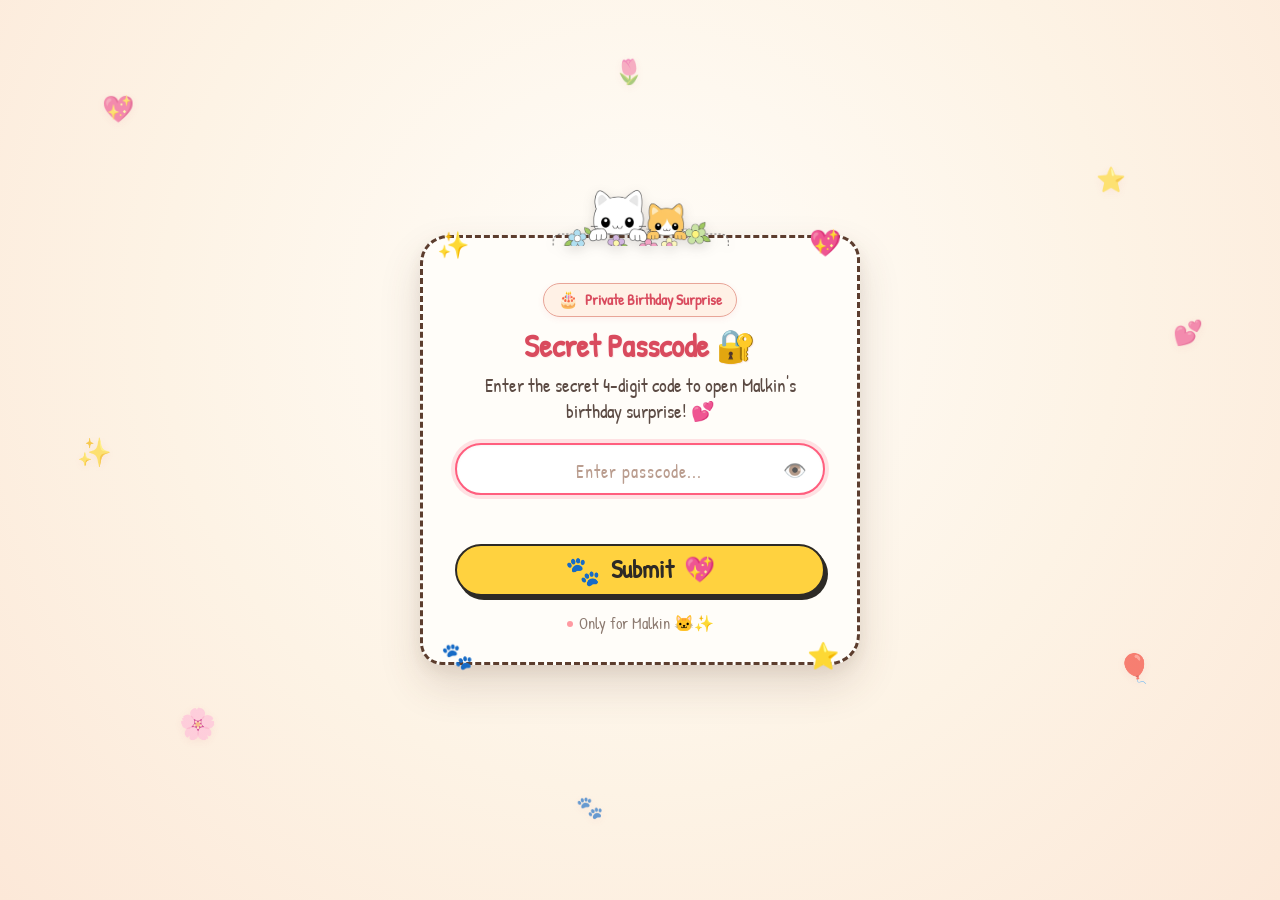
==== commit f8c81ecf: "Add cute passcode gate with geolocation and Google Sheets logging" ====
--- a/index.html
+++ b/index.html
@@ -26,6 +26,7 @@
 	<link rel="stylesheet" href="https://maxcdn.bootstrapcdn.com/bootstrap/3.3.1/css/bootstrap.min.css">
 	<link rel="stylesheet" type="text/css" href="stylesheet.css?v=birthday21">
 	<link rel="stylesheet" type="text/css" href="loading.css">
+	<link rel="stylesheet" type="text/css" href="passcode-gate.css">
 	<link rel="preconnect" href="https://fonts.googleapis.com">
 	<link rel="preconnect" href="https://fonts.gstatic.com" crossorigin>
 	<link
@@ -37,7 +38,89 @@
 </head>
 
 <body class="lock-scroll">
-	<div id="main_slider">
+	<!-- =====================================================================
+	     CUTE & SECURE PASSCODE GATE (Hides entire website until authenticated)
+	     ===================================================================== -->
+	<div id="passcode_gate" class="passcode-gate-overlay">
+		<!-- Floating Cute Background Emojis -->
+		<div class="gate-floating-bg" aria-hidden="true">
+			<span class="gate-drift gd-1">💖</span>
+			<span class="gate-drift gd-2">⭐</span>
+			<span class="gate-drift gd-3">✨</span>
+			<span class="gate-drift gd-4">🌸</span>
+			<span class="gate-drift gd-5">🎈</span>
+			<span class="gate-drift gd-6">💕</span>
+			<span class="gate-drift gd-7">🐾</span>
+			<span class="gate-drift gd-8">🌷</span>
+		</div>
+
+		<!-- Centered Cute Login Card -->
+		<div class="passcode-card-wrap">
+			<div class="passcode-card" id="passcode_card">
+				<!-- Peeking Kittens Header -->
+				<div class="passcode-cats-header">
+					<img src="card_cats_top.png" class="passcode-cats-img" alt="Cute Kittens Peeking">
+				</div>
+
+				<!-- Floating Sparkles around Card -->
+				<span class="passcode-decor-item decor-star-tl" aria-hidden="true">✨</span>
+				<span class="passcode-decor-item decor-heart-tr" aria-hidden="true">💖</span>
+				<span class="passcode-decor-item decor-paw-bl" aria-hidden="true">🐾</span>
+				<span class="passcode-decor-item decor-star-br" aria-hidden="true">⭐</span>
+
+				<!-- Cute Badge -->
+				<div class="passcode-badge">
+					<span class="badge-icon">🎂</span>
+					<span class="badge-text">Private Birthday Surprise</span>
+				</div>
+
+				<!-- Heading & Subtitle -->
+				<h2 class="passcode-title">Secret Passcode 🔐</h2>
+				<p class="passcode-subtitle">
+					Enter the secret 4-digit code to open Malkin's birthday surprise! 💕
+				</p>
+
+				<!-- Passcode Form -->
+				<form id="passcode_form" class="passcode-form" autocomplete="off" onsubmit="return false;">
+					<div class="passcode-input-container">
+						<span class="input-icon-prefix">🔑</span>
+						<input 
+							type="password" 
+							id="passcode_input" 
+							class="passcode-input" 
+							placeholder="Enter passcode..." 
+							maxlength="10" 
+							pattern="[0-9]*"
+							inputmode="numeric"
+							autocomplete="off"
+							required
+							autofocus
+						>
+						<button type="button" id="btn_toggle_passcode" class="btn-toggle-eye" title="Show Passcode" aria-label="Toggle passcode visibility">
+							<span id="eye_icon">👁️</span>
+						</button>
+					</div>
+
+					<!-- Cute Error Message Box -->
+					<div id="passcode_message" class="passcode-feedback-msg" role="alert" aria-live="polite"></div>
+
+					<!-- Cute Submit Button -->
+					<button type="submit" id="btn_passcode_submit" class="passcode-submit-btn">
+						<span class="btn-paw">🐾</span>
+						<span class="btn-text">Submit</span>
+						<span class="btn-sparkle">💖</span>
+					</button>
+				</form>
+
+				<div class="passcode-footer-hint">
+					<span class="hint-dot"></span> Only for Malkin 🐱✨
+				</div>
+			</div>
+		</div>
+	</div>
+
+	<!-- MAIN WEBSITE CONTENT (Hidden until passcode is verified) -->
+	<div id="main_slider" class="is-locked" style="display: none; opacity: 0;">
 		<!-- SECTION 1: FRONT BIRTHDAY PAGE (Intact Design) -->
 		<div id="section_front_page">
 			<!-- Top Controls: Mute/Unmute Button & Revisit Forward Button -->
@@ -175,12 +258,9 @@
 				<!-- Editable Source Message Paragraphs -->
 				<div id="card_message_source" style="display: none;">
 					<p>Today is a very special day...</p>
-					<p>Wishing you endless smiles, joy, and happiness!</p>
-					<p>You're turning one year older, but you're still just as charming and delightful!</p>
-					<p>Keep spreading the love and laughter you bring to everyone around you.</p>
-					<p>May your day be filled with love, joy, and everything that makes you happy.</p>
-					<p>I'm so lucky to have you in my life!</p>
-					<p>May your day be filled with love, joy, and everything that makes you happy.</p>
+					<p>It's the birthday of my favorite person.</p>
+					<p>Out of everyone, you're the one I'm always happiest to see, talk to, and celebrate.</p>
+					<p>I hope this year gives you back all the love you give to everyone around you.</p>
 					<p>A very Happy Birthday Malkin! 🎉</p>
 				</div>
 				<!-- Cute Control Center (Golden Rule: All 8 button IDs, order & actions preserved) -->
@@ -302,6 +382,7 @@
 <script src="tsparticles.ribbons.bundle.min.js"></script>
 <script src="effect.js?v=birthday18"></script>
 <script src="scroll-to-top.js"></script>
+<script src="passcode-gate.js"></script>
 <script>
 	(function (i, s, o, g, r, a, m) {
 		i['GoogleAnalyticsObject'] = r; i[r] = i[r] || function () {
@@ -315,4 +396,16 @@
 
 </script>
 
+<!-- Vercel Web Analytics -->
+<script>
+  window.va = window.va || function () { (window.vaq = window.vaq || []).push(arguments); };
+</script>
+<script defer src="/_vercel/insights/script.js"></script>
+
+<!-- Vercel Speed Insights -->
+<script>
+  window.si = window.si || function () { (window.siq = window.siq || []).push(arguments); };
+</script>
+<script defer src="/_vercel/speed-insights/script.js"></script>
+
 </html>
--- a/passcode-gate.css
+++ b/passcode-gate.css
@@ -0,0 +1,433 @@
+/* ==========================================================================
+   CUTE & SECURE PASSCODE GATE STYLES
+   - Cozy pastel cream/peach aesthetic matching the birthday card
+   - Centered card with peeking cats header, hand-drawn dashed border
+   - Floating cute doodles (hearts, stars, sparkles, paws)
+   - Gentle error shake and smooth success fade transition
+   ========================================================================== */
+
+/* Hidden Main Slider on Initial Load */
+#main_slider.is-locked {
+  display: none !important;
+  opacity: 0 !important;
+}
+
+/* Fullscreen Passcode Gate Overlay */
+.passcode-gate-overlay {
+  position: fixed;
+  inset: 0;
+  width: 100%;
+  height: 100%;
+  min-height: 100vh;
+  z-index: 9999999;
+  background: radial-gradient(circle at 50% 35%, #FFFDF9 0%, #FDF3E5 55%, #FCE8D8 100%);
+  display: flex;
+  align-items: center;
+  justify-content: center;
+  padding: 20px;
+  box-sizing: border-box;
+  overflow: hidden;
+  font-family: 'Patrick Hand', 'Signika', 'Gaegu', cursive, sans-serif;
+  opacity: 1;
+  visibility: visible;
+  transition: opacity 0.5s cubic-bezier(0.4, 0, 0.2, 1), visibility 0.5s ease;
+}
+
+/* Smooth Fadeout & Scale on Unlock */
+.passcode-gate-overlay.unlocked {
+  opacity: 0;
+  visibility: hidden;
+  pointer-events: none;
+}
+
+.passcode-gate-overlay.unlocked .passcode-card {
+  transform: scale(0.9) translateY(-25px);
+  opacity: 0;
+  transition: transform 0.45s cubic-bezier(0.4, 0, 0.2, 1), opacity 0.4s ease;
+}
+
+/* Floating Cute Background Icons */
+.gate-floating-bg {
+  position: absolute;
+  inset: 0;
+  pointer-events: none;
+  overflow: hidden;
+  z-index: 1;
+}
+
+.gate-drift {
+  position: absolute;
+  user-select: none;
+  opacity: 0.65;
+  filter: drop-shadow(0 2px 4px rgba(217, 75, 94, 0.12));
+  animation: gateFloatDrift 7s ease-in-out infinite alternate;
+}
+
+.gd-1  { top: 10%; left: 8%;   font-size: 26px; animation-duration: 6.5s; animation-delay: 0s; }
+.gd-2  { top: 18%; right: 12%; font-size: 24px; animation-duration: 7.2s; animation-delay: 1s; }
+.gd-3  { top: 48%; left: 6%;   font-size: 28px; animation-duration: 8.0s; animation-delay: 0.5s; }
+.gd-4  { top: 78%; left: 14%;  font-size: 30px; animation-duration: 6.8s; animation-delay: 1.8s; }
+.gd-5  { top: 72%; right: 10%; font-size: 28px; animation-duration: 7.5s; animation-delay: 0.8s; }
+.gd-6  { top: 35%; right: 6%;  font-size: 24px; animation-duration: 6.2s; animation-delay: 1.4s; }
+.gd-7  { top: 88%; left: 45%;  font-size: 22px; animation-duration: 8.2s; animation-delay: 2.2s; }
+.gd-8  { top: 6%;  left: 48%;  font-size: 24px; animation-duration: 7.0s; animation-delay: 1.2s; }
+
+@keyframes gateFloatDrift {
+  0% {
+    transform: translateY(0px) rotate(0deg) scale(1);
+  }
+  50% {
+    transform: translateY(-16px) rotate(8deg) scale(1.08);
+  }
+  100% {
+    transform: translateY(-8px) rotate(-6deg) scale(0.96);
+  }
+}
+
+/* Centered Card Wrapper */
+.passcode-card-wrap {
+  position: relative;
+  z-index: 10;
+  width: 100%;
+  max-width: 440px;
+  display: flex;
+  justify-content: center;
+}
+
+/* The Cute Card */
+.passcode-card {
+  position: relative;
+  width: 100%;
+  background: #FFFDF9;
+  border: 3.2px dashed #5C3D2E;
+  border-radius: 28px 24px 30px 22px;
+  padding: clamp(38px, 5vh, 46px) clamp(20px, 4vw, 32px) clamp(24px, 3vh, 30px);
+  box-shadow: 0 20px 42px rgba(92, 61, 46, 0.16), 0 6px 14px rgba(92, 61, 46, 0.08);
+  text-align: center;
+  box-sizing: border-box;
+  animation: cardBounceIn 0.55s cubic-bezier(0.34, 1.56, 0.64, 1);
+  transition: transform 0.2s ease, box-shadow 0.2s ease;
+}
+
+@keyframes cardBounceIn {
+  0% {
+    opacity: 0;
+    transform: scale(0.82) translateY(35px);
+  }
+  100% {
+    opacity: 1;
+    transform: scale(1) translateY(0);
+  }
+}
+
+/* Peeking Cats on Top Header */
+.passcode-cats-header {
+  position: absolute;
+  top: -52px;
+  left: 50%;
+  transform: translateX(-50%);
+  width: clamp(140px, 32vw, 190px);
+  pointer-events: none;
+  z-index: 12;
+}
+
+.passcode-cats-img {
+  width: 100%;
+  height: auto;
+  display: block;
+  filter: drop-shadow(0 4px 6px rgba(45, 42, 38, 0.15));
+}
+
+/* Floating Corner Sparkles & Hearts around the Card */
+.passcode-decor-item {
+  position: absolute;
+  font-size: clamp(20px, 3vw, 26px);
+  pointer-events: none;
+  user-select: none;
+  animation: floatDecorBob 2.6s ease-in-out infinite alternate;
+}
+
+.decor-star-tl {
+  top: -12px;
+  left: 14px;
+  animation-delay: 0s;
+}
+
+.decor-heart-tr {
+  top: -14px;
+  right: 16px;
+  animation-delay: 0.7s;
+}
+
+.decor-paw-bl {
+  bottom: -12px;
+  left: 18px;
+  animation-delay: 1.4s;
+}
+
+.decor-star-br {
+  bottom: -12px;
+  right: 18px;
+  animation-delay: 2.1s;
+}
+
+@keyframes floatDecorBob {
+  0%   { transform: translateY(0) scale(1) rotate(0deg); }
+  100% { transform: translateY(-7px) scale(1.15) rotate(10deg); }
+}
+
+/* Cute Badge */
+.passcode-badge {
+  display: inline-flex;
+  align-items: center;
+  gap: 6px;
+  background: #FFF1E6;
+  border: 1.8px solid #E8A598;
+  border-radius: 20px;
+  padding: 4px 14px;
+  font-size: clamp(13px, 2vw, 15px);
+  font-weight: 700;
+  color: #D94B5E;
+  margin-bottom: 10px;
+  box-shadow: 0 2px 6px rgba(217, 75, 94, 0.08);
+}
+
+.badge-icon {
+  font-size: 1.1em;
+}
+
+/* Card Heading & Subtitle */
+.passcode-title {
+  font-family: 'Patrick Hand', 'Signika', cursive, sans-serif;
+  font-size: clamp(26px, 4.2vw, 32px);
+  font-weight: 700;
+  color: #D94B5E;
+  margin: 0 0 8px 0;
+  line-height: 1.2;
+  text-shadow: 1px 1px 0 rgba(217, 75, 94, 0.1);
+}
+
+.passcode-subtitle {
+  font-family: 'Patrick Hand', 'Signika', cursive, sans-serif;
+  font-size: clamp(16px, 2.6vw, 19px);
+  color: #5C4B44;
+  margin: 0 0 20px 0;
+  line-height: 1.35;
+}
+
+/* Form & Input Container */
+.passcode-form {
+  width: 100%;
+  display: flex;
+  flex-direction: column;
+  align-items: center;
+}
+
+.passcode-input-container {
+  position: relative;
+  width: 100%;
+  box-sizing: border-box;
+}
+
+.input-icon-prefix {
+  position: absolute;
+  left: 16px;
+  top: 50%;
+  transform: translateY(-50%);
+  font-size: 20px;
+  pointer-events: none;
+  opacity: 0.85;
+}
+
+.passcode-input {
+  width: 100%;
+  height: 52px;
+  border: 2.6px solid #D9B59E;
+  background: #FFF9F2;
+  border-radius: 26px;
+  padding: 0 48px 0 46px;
+  font-family: 'Patrick Hand', 'Signika', cursive, sans-serif;
+  font-size: clamp(20px, 3.2vw, 24px);
+  font-weight: 700;
+  letter-spacing: 3px;
+  text-align: center;
+  color: #2D2A26;
+  outline: none;
+  box-sizing: border-box;
+  transition: all 0.2s ease;
+  box-shadow: inset 0 2px 4px rgba(92, 61, 46, 0.06);
+}
+
+.passcode-input::placeholder {
+  color: #BA9D8F;
+  letter-spacing: 1px;
+  font-weight: 400;
+  font-size: clamp(16px, 2.5vw, 18px);
+}
+
+.passcode-input:focus {
+  border-color: #FF5E7E;
+  background: #FFFFFF;
+  box-shadow: 0 0 0 4px rgba(255, 94, 126, 0.18), inset 0 1px 3px rgba(0, 0, 0, 0.04);
+  transform: translateY(-1px);
+}
+
+/* Eye Toggle Button */
+.btn-toggle-eye {
+  position: absolute;
+  right: 12px;
+  top: 50%;
+  transform: translateY(-50%);
+  background: none;
+  border: none;
+  font-size: 19px;
+  cursor: pointer;
+  padding: 6px;
+  line-height: 1;
+  border-radius: 50%;
+  transition: transform 0.15s ease, opacity 0.15s ease;
+  opacity: 0.75;
+  outline: none;
+}
+
+.btn-toggle-eye:hover {
+  transform: translateY(-50%) scale(1.15);
+  opacity: 1;
+}
+
+/* Cute Error Message */
+.passcode-feedback-msg {
+  min-height: 24px;
+  margin: 10px 0 4px 0;
+  font-family: 'Patrick Hand', 'Signika', cursive, sans-serif;
+  font-size: clamp(16px, 2.5vw, 18px);
+  font-weight: 700;
+  line-height: 1.3;
+  transition: all 0.25s ease;
+}
+
+.passcode-feedback-msg.is-error {
+  color: #D92546;
+  background: #FFE8EC;
+  border: 1.8px dashed #FFA4B4;
+  border-radius: 14px;
+  padding: 6px 14px;
+  animation: cuteMsgPop 0.3s cubic-bezier(0.34, 1.56, 0.64, 1);
+}
+
+.passcode-feedback-msg.is-info {
+  color: #E26D14;
+  background: #FFF3E6;
+  border: 1.8px dashed #FFBE85;
+  border-radius: 14px;
+  padding: 6px 14px;
+}
+
+@keyframes cuteMsgPop {
+  0%   { opacity: 0; transform: scale(0.9) translateY(4px); }
+  100% { opacity: 1; transform: scale(1) translateY(0); }
+}
+
+/* Cute Shake Error Animation on Card */
+.shake-error {
+  animation: cuteCardShake 0.45s cubic-bezier(0.36, 0.07, 0.19, 0.97) both;
+}
+
+.shake-error .passcode-input {
+  border-color: #FF476E !important;
+  background: #FFF0F2 !important;
+}
+
+@keyframes cuteCardShake {
+  0%, 100% { transform: translateX(0); }
+  15% { transform: translateX(-9px) rotate(-1.5deg); }
+  30% { transform: translateX(8px) rotate(1.2deg); }
+  50% { transform: translateX(-6px) rotate(-0.8deg); }
+  70% { transform: translateX(5px) rotate(0.6deg); }
+  85% { transform: translateX(-2px) rotate(-0.3deg); }
+}
+
+/* Cute Submit Button */
+.passcode-submit-btn {
+  width: 100%;
+  height: 52px;
+  margin-top: 10px;
+  background: #FFD23F;
+  color: #2D2A26;
+  border: 2.8px solid #2D2A26;
+  border-radius: 30px;
+  padding: 0 24px;
+  font-family: 'Patrick Hand', 'Signika', cursive, sans-serif;
+  font-size: clamp(21px, 3.2vw, 25px);
+  font-weight: 700;
+  cursor: pointer;
+  box-shadow: 3px 4px 0 #2D2A26;
+  display: inline-flex;
+  align-items: center;
+  justify-content: center;
+  gap: 10px;
+  transition: transform 0.12s ease, box-shadow 0.12s ease, background 0.15s ease;
+  outline: none;
+  box-sizing: border-box;
+}
+
+.passcode-submit-btn:hover:not(:disabled) {
+  background: #FFC048;
+  transform: translateY(-2px);
+  box-shadow: 4px 6px 0 #2D2A26;
+}
+
+.passcode-submit-btn:active:not(:disabled) {
+  transform: translateY(2px);
+  box-shadow: 1px 2px 0 #2D2A26;
+}
+
+.passcode-submit-btn:disabled {
+  cursor: wait;
+  opacity: 0.85;
+  transform: none;
+}
+
+.passcode-submit-btn.btn-success {
+  background: #8AE99C !important;
+  color: #17421F !important;
+}
+
+.btn-paw {
+  font-size: 1.15em;
+}
+
+.btn-sparkle {
+  font-size: 1em;
+}
+
+/* Footer Hint */
+.passcode-footer-hint {
+  margin-top: 16px;
+  font-family: 'Patrick Hand', 'Signika', cursive, sans-serif;
+  font-size: clamp(14px, 2vw, 16px);
+  color: #8C7A70;
+  display: flex;
+  align-items: center;
+  justify-content: center;
+  gap: 6px;
+}
+
+.hint-dot {
+  width: 6px;
+  height: 6px;
+  background: #FF9AA2;
+  border-radius: 50%;
+  display: inline-block;
+}
+
+/* Responsive adjustments */
+@media (max-width: 480px) {
+  .passcode-card {
+    padding: 38px 18px 20px 18px;
+    border-radius: 22px;
+  }
+  .passcode-cats-header {
+    top: -46px;
+  }
+}
